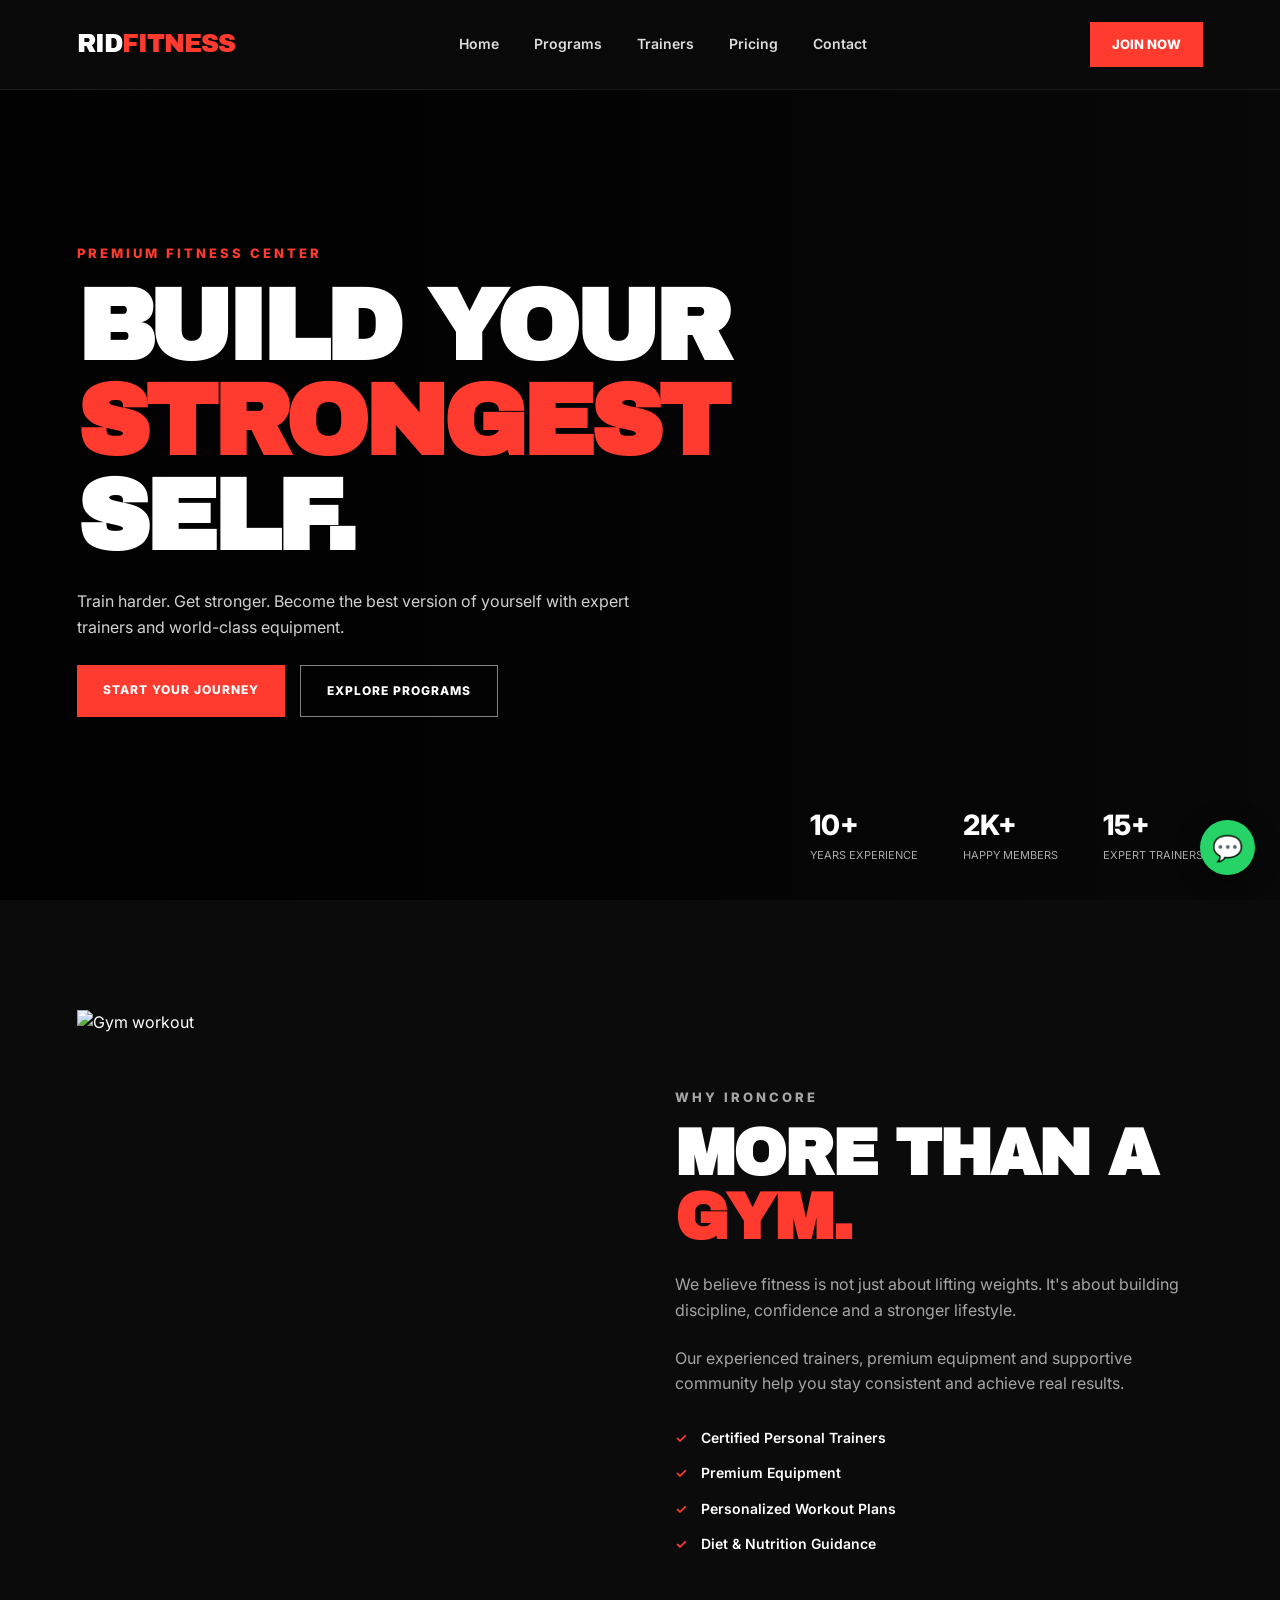
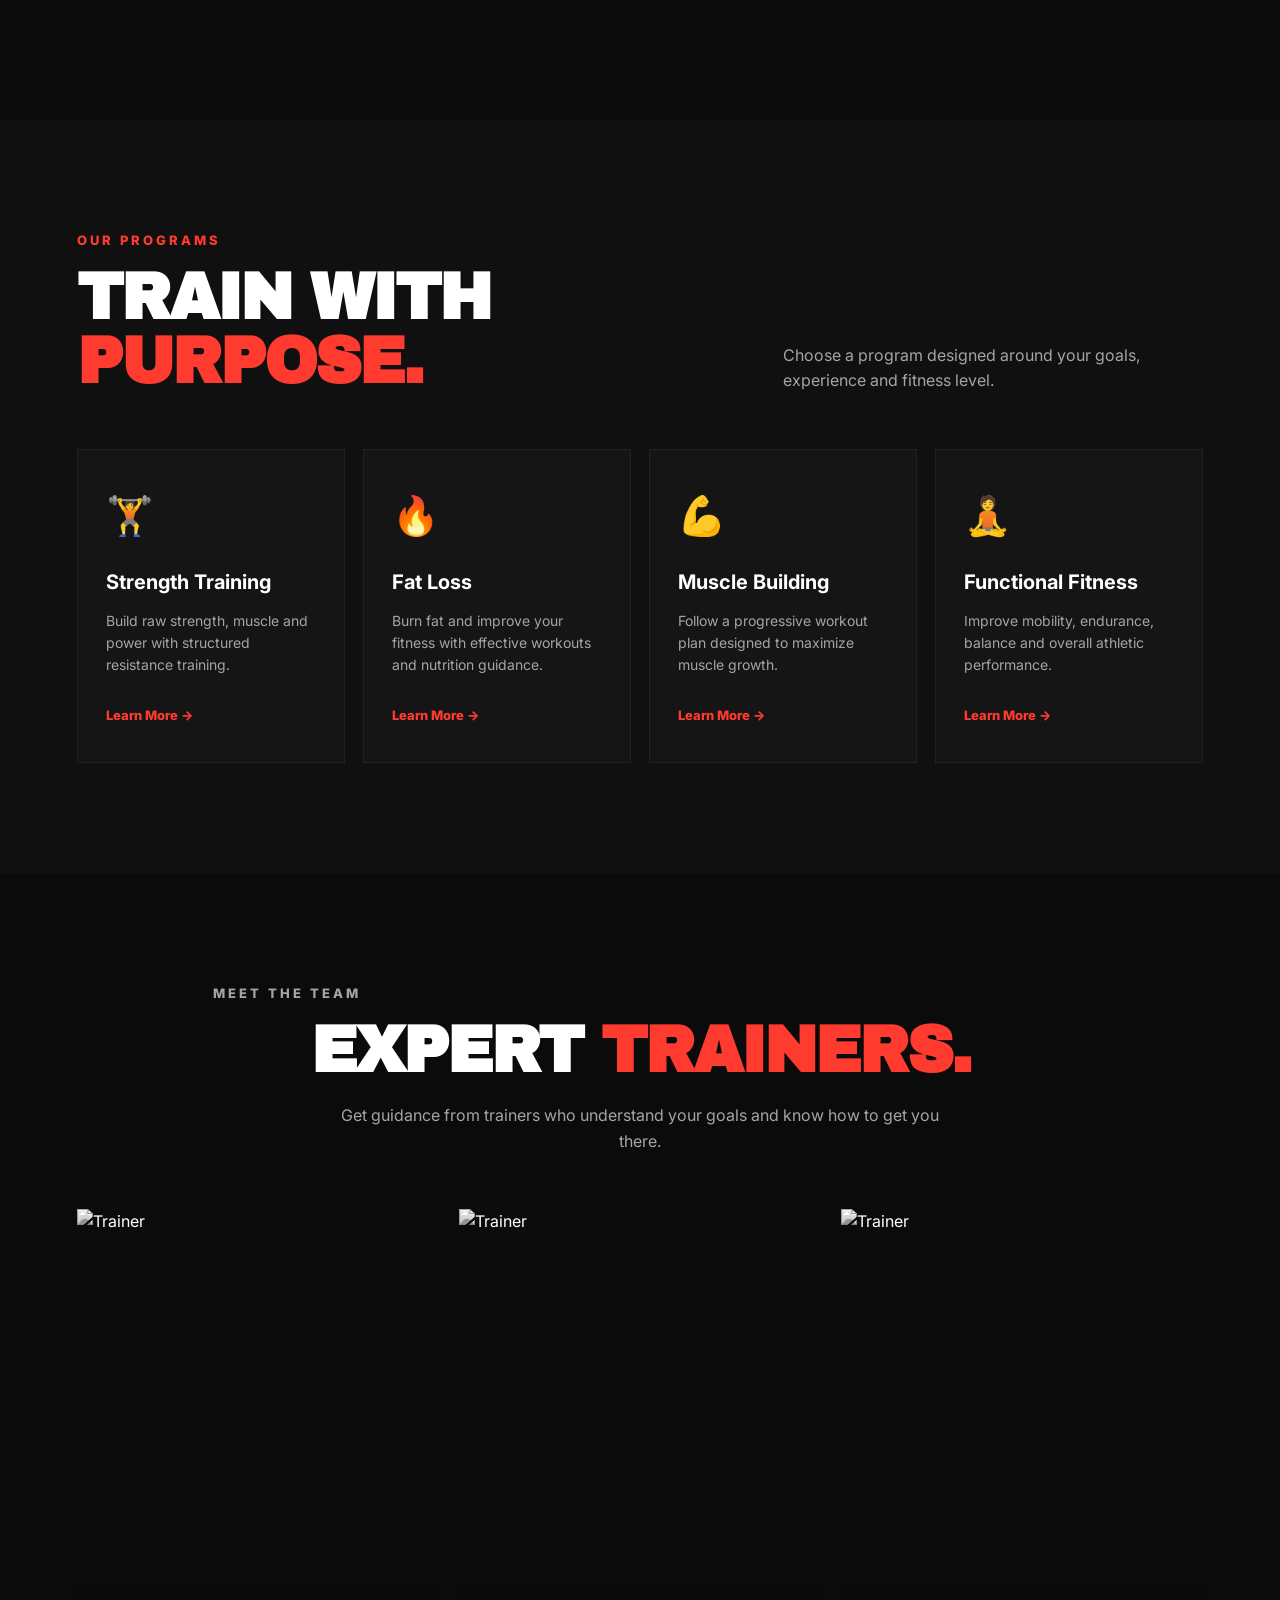
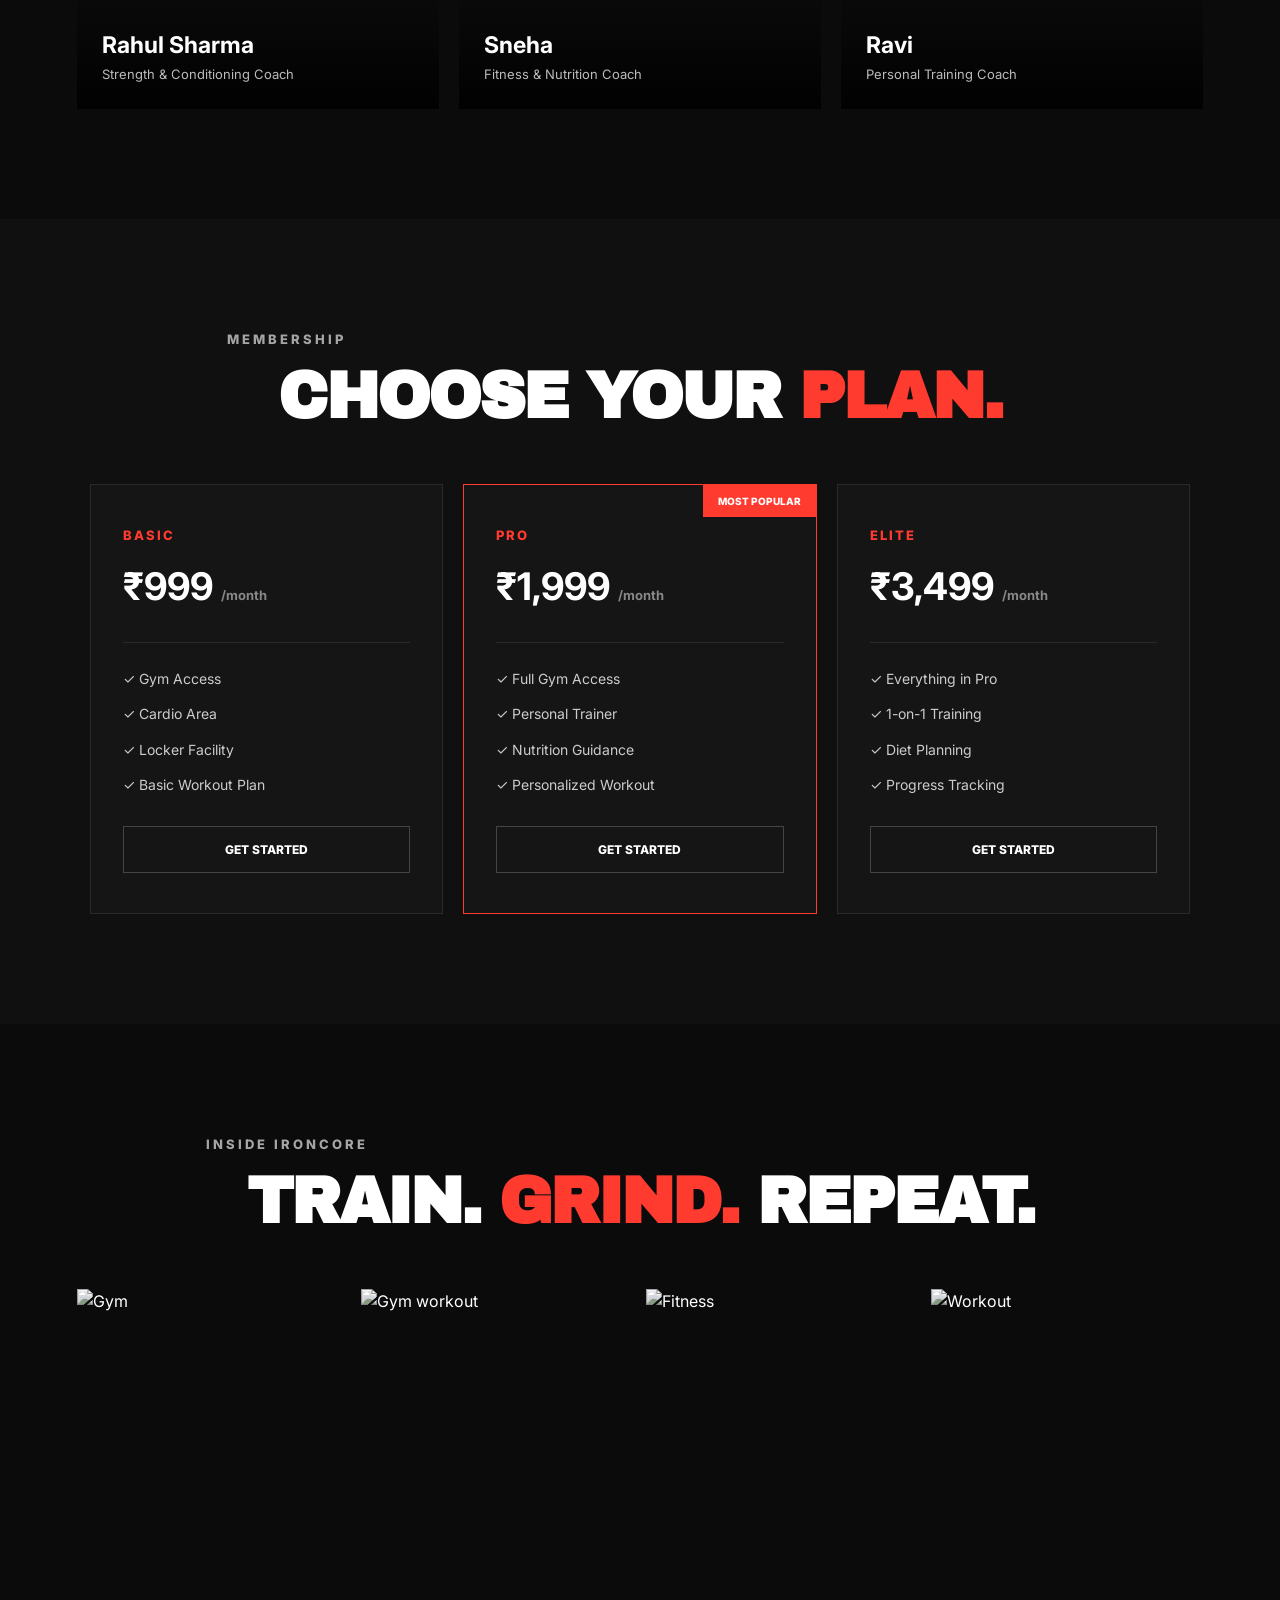
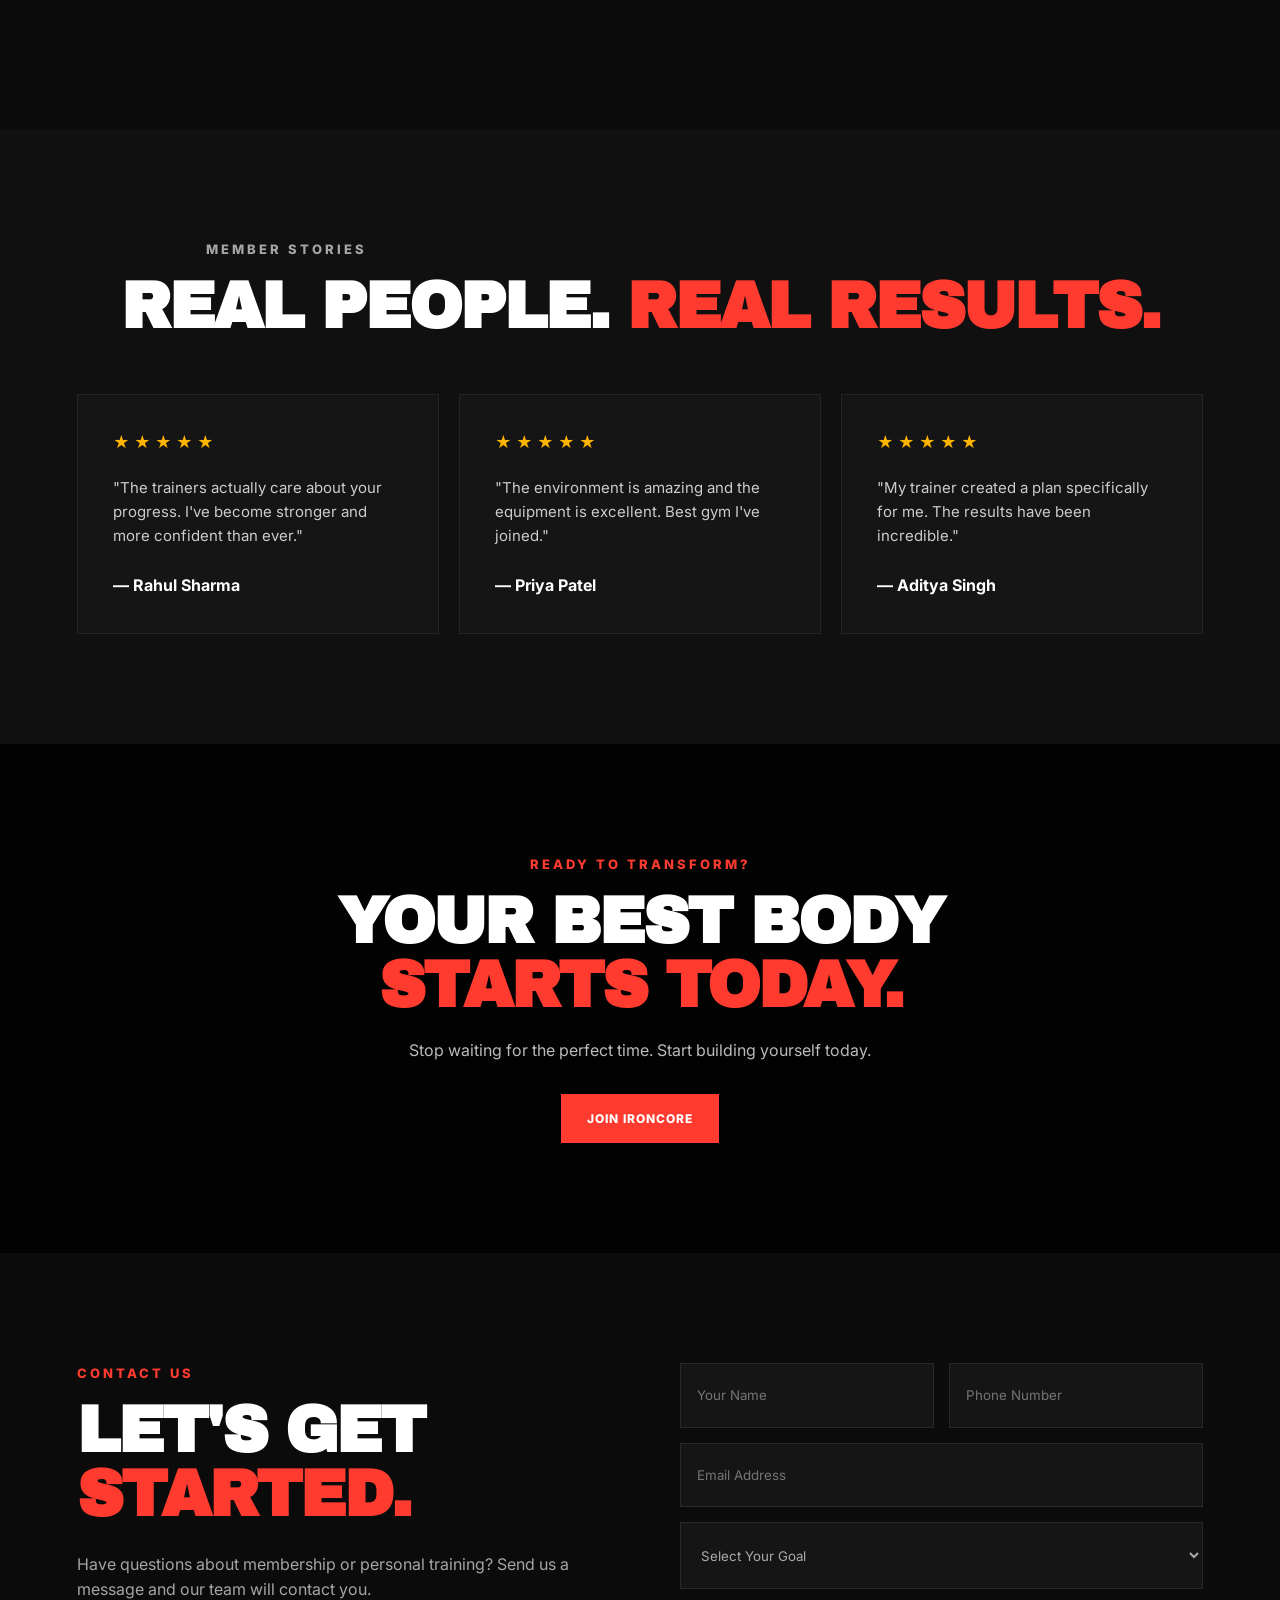
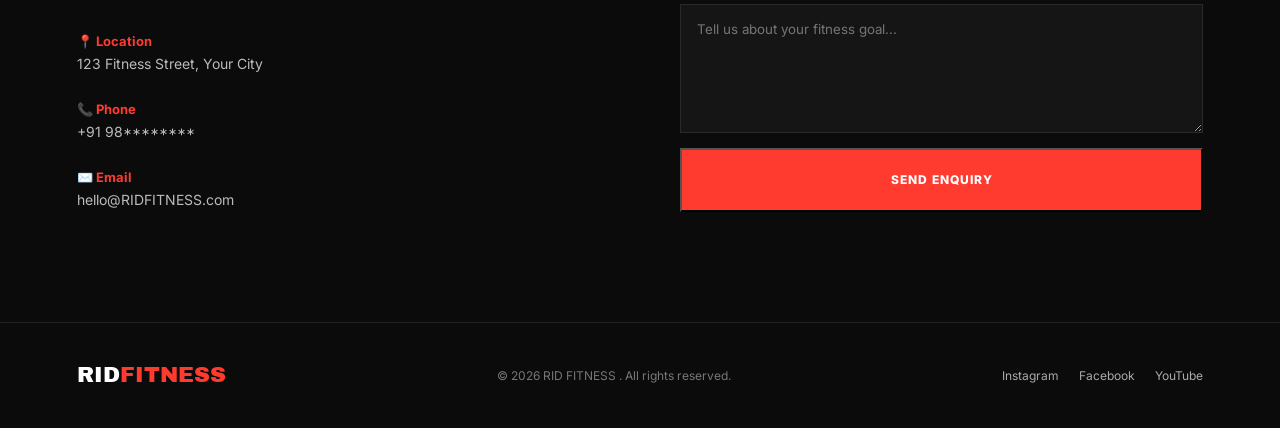
==== Project 3 -Gym website/index.html @ dfb3b559 "Add gym website project" ====
<!DOCTYPE html>
<html lang="en">

<head>
    <meta charset="UTF-8">
    <meta name="viewport" content="width=device-width, initial-scale=1.0">

    <title>RID FITNESS | Transform Your Body</title>

    <link rel="preconnect" href="https://fonts.googleapis.com">
    <link rel="preconnect" href="https://fonts.gstatic.com" crossorigin>

    <link
        href="https://fonts.googleapis.com/css2?family=Archivo+Black&family=Inter:wght@400;500;600;700;800&display=swap"
        rel="stylesheet">

    <link rel="stylesheet" href="style.css">
</head>

<body>

    <!-- NAVBAR -->

    <header class="navbar">

        <a href="#" class="logo">
            RID<span>FITNESS</span>
        </a>

        <nav class="nav-links">
            <a href="#home">Home</a>
            <a href="#programs">Programs</a>
            <a href="#trainers">Trainers</a>
            <a href="#pricing">Pricing</a>
            <a href="#contact">Contact</a>
        </nav>

        <a href="#contact" class="nav-btn">
            JOIN NOW
        </a>

        <button class="menu-btn" id="menuBtn">
            ☰
        </button>

    </header>


    <!-- HERO -->

    <main>

        <section class="hero" id="home">

            <div class="hero-overlay"></div>

            <div class="hero-content">

                <p class="small-title">
                    PREMIUM FITNESS CENTER
                </p>

                <h1>
                    BUILD YOUR
                    <span>STRONGEST</span>
                    SELF.
                </h1>

                <p class="hero-text">
                    Train harder. Get stronger. Become the best version
                    of yourself with expert trainers and world-class equipment.
                </p>

                <div class="hero-buttons">

                    <a href="#contact" class="primary-btn">
                        START YOUR JOURNEY
                    </a>

                    <a href="#programs" class="secondary-btn">
                        EXPLORE PROGRAMS
                    </a>

                </div>

            </div>

            <div class="hero-stats">

                <div>
                    <strong>10+</strong>
                    <span>Years Experience</span>
                </div>

                <div>
                    <strong>2K+</strong>
                    <span>Happy Members</span>
                </div>

                <div>
                    <strong>15+</strong>
                    <span>Expert Trainers</span>
                </div>

            </div>

        </section>


        <!-- ABOUT -->

        <section class="about section">

            <div class="about-image">
                <img
                    src="https://images.unsplash.com/photo-1534438327276-14e5300c3a48?auto=format&fit=crop&w=1000&q=80"
                    alt="Gym workout">
            </div>

            <div class="about-content">

                <p class="section-label">
                    WHY IRONCORE
                </p>

                <h2>
                    MORE THAN A
                    <span>GYM.</span>
                </h2>

                <p>
                    We believe fitness is not just about lifting weights.
                    It's about building discipline, confidence and a stronger
                    lifestyle.
                </p>

                <p>
                    Our experienced trainers, premium equipment and
                    supportive community help you stay consistent and
                    achieve real results.
                </p>

                <div class="about-points">

                    <div>
                        <span>✓</span>
                        Certified Personal Trainers
                    </div>

                    <div>
                        <span>✓</span>
                        Premium Equipment
                    </div>

                    <div>
                        <span>✓</span>
                        Personalized Workout Plans
                    </div>

                    <div>
                        <span>✓</span>
                        Diet & Nutrition Guidance
                    </div>

                </div>

            </div>

        </section>


        <!-- PROGRAMS -->

        <section class="programs section" id="programs">

            <div class="section-heading">

                <div>
                    <p class="section-label">
                        OUR PROGRAMS
                    </p>

                    <h2>
                        TRAIN WITH
                        <span>PURPOSE.</span>
                    </h2>
                </div>

                <p>
                    Choose a program designed around your goals,
                    experience and fitness level.
                </p>

            </div>


            <div class="program-grid">

                <article class="program-card">

                    <div class="program-icon">
                        🏋️
                    </div>

                    <h3>Strength Training</h3>

                    <p>
                        Build raw strength, muscle and power with
                        structured resistance training.
                    </p>

                    <a href="#contact">
                        Learn More →
                    </a>

                </article>


                <article class="program-card">

                    <div class="program-icon">
                        🔥
                    </div>

                    <h3>Fat Loss</h3>

                    <p>
                        Burn fat and improve your fitness with
                        effective workouts and nutrition guidance.
                    </p>

                    <a href="#contact">
                        Learn More →
                    </a>

                </article>


                <article class="program-card">

                    <div class="program-icon">
                        💪
                    </div>

                    <h3>Muscle Building</h3>

                    <p>
                        Follow a progressive workout plan designed
                        to maximize muscle growth.
                    </p>

                    <a href="#contact">
                        Learn More →
                    </a>

                </article>


                <article class="program-card">

                    <div class="program-icon">
                        🧘
                    </div>

                    <h3>Functional Fitness</h3>

                    <p>
                        Improve mobility, endurance, balance and
                        overall athletic performance.
                    </p>

                    <a href="#contact">
                        Learn More →
                    </a>

                </article>

            </div>

        </section>


        <!-- TRAINERS -->

        <section class="trainers section" id="trainers">

            <div class="section-heading center">

                <p class="section-label">
                    MEET THE TEAM
                </p>

                <h2>
                    EXPERT <span>TRAINERS.</span>
                </h2>

                <p>
                    Get guidance from trainers who understand your goals
                    and know how to get you there.
                </p>

            </div>


            <div class="trainer-grid">

                <div class="trainer-card">

                    <img
                        src="https://images.unsplash.com/photo-1581009146145-b5ef050c2e1e?auto=format&fit=crop&w=800&q=80"
                        alt="Trainer">

                    <div class="trainer-info">

                        <h3>Rahul Sharma</h3>

                        <p>
                            Strength & Conditioning Coach
                        </p>

                    </div>

                </div>


                <div class="trainer-card">

                    <img
                        src="https://images.unsplash.com/photo-1534367610401-9f5ed68180aa?auto=format&fit=crop&w=800&q=80"
                        alt="Trainer">

                    <div class="trainer-info">

                        <h3>Sneha </h3>

                        <p>
                            Fitness & Nutrition Coach
                        </p>

                    </div>

                </div>


                <div class="trainer-card">

                    <img
                        src="https://images.unsplash.com/photo-1583454110551-21f2fa2afe61?auto=format&fit=crop&w=800&q=80"
                        alt="Trainer">

                    <div class="trainer-info">

                        <h3>Ravi </h3>

                        <p>
                            Personal Training Coach
                        </p>

                    </div>

                </div>

            </div>

        </section>


        <!-- PRICING -->

        <section class="pricing section" id="pricing">

            <div class="section-heading center">

                <p class="section-label">
                    MEMBERSHIP
                </p>

                <h2>
                    CHOOSE YOUR
                    <span>PLAN.</span>
                </h2>

            </div>


            <div class="pricing-grid">

                <div class="price-card">

                    <p class="plan-name">
                        BASIC
                    </p>

                    <h3>
                        ₹999
                        <small>/month</small>
                    </h3>

                    <div class="line"></div>

                    <ul>
                        <li>✓ Gym Access</li>
                        <li>✓ Cardio Area</li>
                        <li>✓ Locker Facility</li>
                        <li>✓ Basic Workout Plan</li>
                    </ul>

                    <a href="#contact" class="price-btn">
                        GET STARTED
                    </a>

                </div>


                <div class="price-card popular">

                    <div class="popular-tag">
                        MOST POPULAR
                    </div>

                    <p class="plan-name">
                        PRO
                    </p>

                    <h3>
                        ₹1,999
                        <small>/month</small>
                    </h3>

                    <div class="line"></div>

                    <ul>
                        <li>✓ Full Gym Access</li>
                        <li>✓ Personal Trainer</li>
                        <li>✓ Nutrition Guidance</li>
                        <li>✓ Personalized Workout</li>
                    </ul>

                    <a href="#contact" class="price-btn">
                        GET STARTED
                    </a>

                </div>


                <div class="price-card">

                    <p class="plan-name">
                        ELITE
                    </p>

                    <h3>
                        ₹3,499
                        <small>/month</small>
                    </h3>

                    <div class="line"></div>

                    <ul>
                        <li>✓ Everything in Pro</li>
                        <li>✓ 1-on-1 Training</li>
                        <li>✓ Diet Planning</li>
                        <li>✓ Progress Tracking</li>
                    </ul>

                    <a href="#contact" class="price-btn">
                        GET STARTED
                    </a>

                </div>

            </div>

        </section>


        <!-- GALLERY -->

        <section class="gallery section">

            <div class="section-heading center">

                <p class="section-label">
                    INSIDE IRONCORE
                </p>

                <h2>
                    TRAIN. <span>GRIND.</span> REPEAT.
                </h2>

            </div>


            <div class="gallery-grid">

                <img src="https://images.unsplash.com/photo-1534438327276-14e5300c3a48?auto=format&fit=crop&w=900&q=80"
                    alt="Gym">

                <img src="https://images.unsplash.com/photo-1579758629938-03607ccdbaba?auto=format&fit=crop&w=900&q=80"
                    alt="Gym workout">

                <img src="https://images.unsplash.com/photo-1583454110551-21f2fa2afe61?auto=format&fit=crop&w=900&q=80"
                    alt="Fitness">

                <img src="https://images.unsplash.com/photo-1534258936925-c58bed479fcb?auto=format&fit=crop&w=900&q=80"
                    alt="Workout">

            </div>

        </section>


        <!-- TESTIMONIALS -->

        <section class="testimonials section">

            <div class="section-heading center">

                <p class="section-label">
                    MEMBER STORIES
                </p>

                <h2>
                    REAL PEOPLE.
                    <span>REAL RESULTS.</span>
                </h2>

            </div>


            <div class="testimonial-grid">

                <div class="testimonial">

                    <div class="stars">
                        ★★★★★
                    </div>

                    <p>
                        "The trainers actually care about your progress.
                        I've become stronger and more confident than ever."
                    </p>

                    <h4>
                        — Rahul Sharma
                    </h4>

                </div>


                <div class="testimonial">

                    <div class="stars">
                        ★★★★★
                    </div>

                    <p>
                        "The environment is amazing and the equipment
                        is excellent. Best gym I've joined."
                    </p>

                    <h4>
                        — Priya Patel
                    </h4>

                </div>


                <div class="testimonial">

                    <div class="stars">
                        ★★★★★
                    </div>

                    <p>
                        "My trainer created a plan specifically for me.
                        The results have been incredible."
                    </p>

                    <h4>
                        — Aditya Singh
                    </h4>

                </div>

            </div>

        </section>


        <!-- CTA -->

        <section class="cta">

            <div>

                <p class="section-label">
                    READY TO TRANSFORM?
                </p>

                <h2>
                    YOUR BEST BODY
                    <span>STARTS TODAY.</span>
                </h2>

                <p>
                    Stop waiting for the perfect time.
                    Start building yourself today.
                </p>

                <a href="#contact" class="primary-btn">
                    JOIN IRONCORE
                </a>

            </div>

        </section>


        <!-- CONTACT -->

        <section class="contact section" id="contact">

            <div class="contact-info">

                <p class="section-label">
                    CONTACT US
                </p>

                <h2>
                    LET'S GET
                    <span>STARTED.</span>
                </h2>

                <p>
                    Have questions about membership or personal training?
                    Send us a message and our team will contact you.
                </p>

                <div class="contact-details">

                    <div>
                        <strong>📍 Location</strong>
                        <p>123 Fitness Street, Your City</p>
                    </div>

                    <div>
                        <strong>📞 Phone</strong>
                        <p>+91 98********</p>
                    </div>

                    <div>
                        <strong>✉️ Email</strong>
                        <p>hello@RIDFITNESS.com</p>
                    </div>

                </div>

            </div>


            <form class="contact-form" id="contactForm">

                <div class="form-row">

                    <input
                        type="text"
                        id="name"
                        placeholder="Your Name"
                        required>

                    <input
                        type="tel"
                        id="phone"
                        placeholder="Phone Number"
                        required>

                </div>

                <input
                    type="email"
                    id="email"
                    placeholder="Email Address"
                    required>

                <select id="goal" required>

                    <option value="">
                        Select Your Goal
                    </option>

                    <option value="Muscle Building">
                        Muscle Building
                    </option>

                    <option value="Fat Loss">
                        Fat Loss
                    </option>

                    <option value="Strength">
                        Strength Training
                    </option>

                    <option value="General Fitness">
                        General Fitness
                    </option>

                </select>

                <textarea
                    id="message"
                    rows="5"
                    placeholder="Tell us about your fitness goal..."
                    required></textarea>

                <button type="submit" class="primary-btn">
                    SEND ENQUIRY
                </button>

            </form>

        </section>

    </main>


    <!-- FOOTER -->

    <footer>

        <div class="footer-logo">
           RID<span>FITNESS</span>
        </div>

        <p>
            © 2026 RID FITNESS . All rights reserved.
        </p>

        <div class="socials">
            <a href="#">Instagram</a>
            <a href="#">Facebook</a>
            <a href="#">YouTube</a>
        </div>

    </footer>


    <!-- WHATSAPP -->

    <a
        href="https://wa.me/919876543210"
        class="whatsapp"
        target="_blank">
        💬
    </a>


    <script src="script.js"></script>

</body>

</html>
---- Project 3 -Gym website/style.css ----
* {
    margin: 0;
    padding: 0;
    box-sizing: border-box;
}

html {
    scroll-behavior:smooth;  
}

body {
    background: #0b0b0b;
    color: #ffffff;
    font-family: "Inter", sans-serif;
    line-height: 1.6;
}

a {
    text-decoration: none;
    color: inherit;
}

img {
    width: 100%;
    display: block;
}

button,
input,
textarea,
select {
    font-family: inherit;
}

:root {
    --red: #ff3b30;
    --dark: #0b0b0b;
    --card: #151515;
    --light: #a5a5a5;
}


/* =========================
   NAVBAR
========================= */

.navbar {
    position: fixed;
    width: 100%;
    top: 0;
    left: 0;
    z-index: 1000;

    display: flex;
    align-items: center;
    justify-content: space-between;

    padding: 22px 6%;

    background: rgba(11, 11, 11, 0.85);
    backdrop-filter: blur(12px);

    border-bottom: 1px solid rgba(255, 255, 255, 0.08);
}

.logo {
    font-family: "Archivo Black", sans-serif;
    font-size: 25px;
    letter-spacing: -1px;
}

.logo span,
.footer-logo span {
    color: var(--red);
}

.nav-links {
    display: flex;
    gap: 35px;
}

.nav-links a {
    color: #ddd;
    font-size: 14px;
    font-weight: 600;

    transition: 0.3s;
}

.nav-links a:hover {
    color: var(--red);
}

.nav-btn {
    background: var(--red);
    padding: 12px 22px;
    font-size: 13px;
    font-weight: 800;

    transition: 0.3s;
}

.nav-btn:hover {
    transform: translateY(-2px);
}

.menu-btn {
    display: none;
    background: transparent;
    color: white;
    border: none;
    font-size: 27px;
    cursor: pointer;
}


/* =========================
   HERO
========================= */

.hero {
    min-height: 100vh;

    position: relative;

    display: flex;
    align-items: center;

    padding: 120px 6% 60px;

    background:
        url("https://images.unsplash.com/photo-1534438327276-14e5300c3a48?auto=format&fit=crop&w=2000&q=85")
        center/cover no-repeat;
}

.hero-overlay {
    position: absolute;
    inset: 0;

    background:
        linear-gradient(
            90deg,
            rgba(0, 0, 0, 0.92) 0%,
            rgba(0, 0, 0, 0.72) 45%,
            rgba(0, 0, 0, 0.3) 100%
        );
}

.hero-content {
    position: relative;
    z-index: 2;
    max-width: 760px;
}

.small-title,
.section-label {
    color: var(--red);
    font-size: 13px;
    font-weight: 800;
    letter-spacing: 3px;
    margin-bottom: 15px;
}

.hero h1 {
    font-family: "Archivo Black", sans-serif;
    font-size: clamp(50px, 8vw, 100px);
    line-height: 0.95;
    letter-spacing: -4px;
}

.hero h1 span {
    color: var(--red);
}

.hero-text {
    max-width: 600px;
    margin: 25px 0;
    color: #d1d1d1;
    font-size: 16px;
}

.hero-buttons {
    display: flex;
    gap: 15px;
    flex-wrap: wrap;
}

.primary-btn,
.secondary-btn {
    display: inline-block;
    padding: 15px 26px;

    font-size: 12px;
    font-weight: 800;
    letter-spacing: 1px;

    transition: 0.3s;
}

.primary-btn {
    background: var(--red);
    color: white;
}

.primary-btn:hover {
    transform: translateY(-3px);
    box-shadow: 0 10px 30px rgba(255, 59, 48, 0.25);
}

.secondary-btn {
    border: 1px solid rgba(255, 255, 255, 0.5);
}

.secondary-btn:hover {
    background: white;
    color: black;
}

.hero-stats {
    position: absolute;
    bottom: 35px;
    right: 6%;
    z-index: 2;

    display: flex;
    gap: 45px;
}

.hero-stats div {
    display: flex;
    flex-direction: column;
}

.hero-stats strong {
    font-size: 28px;
    font-weight: 800;
}

.hero-stats span {
    color: #aaa;
    font-size: 11px;
    text-transform: uppercase;
}


/* =========================
   GENERAL
========================= */

.section {
    padding: 110px 6%;
}

.about {
    display: grid;
    grid-template-columns: 1fr 1fr;
    gap: 70px;
    align-items: center;
}

.about-image {
    height: 600px;
    overflow: hidden;
}

.about-image img {
    height: 100%;
    object-fit: cover;
    transition: 0.6s;
}

.about-image:hover img {
    transform: scale(1.05);
}

.about-content h2,
.section-heading h2,
.contact-info h2,
.cta h2 {
    font-family: "Archivo Black", sans-serif;
    font-size: clamp(38px, 5vw, 65px);
    line-height: 1;
    letter-spacing: -2px;
}

.about-content h2 span,
.section-heading h2 span,
.contact-info h2 span,
.cta h2 span {
    color: var(--red);
}

.about-content > p {
    color: var(--light);
    margin-top: 22px;
}

.about-points {
    margin-top: 30px;
    display: grid;
    gap: 13px;
}

.about-points div {
    font-weight: 600;
    font-size: 14px;
}

.about-points span {
    color: var(--red);
    margin-right: 10px;
}


/* =========================
   SECTION HEADING
========================= */

.section-heading {
    display: flex;
    justify-content: space-between;
    align-items: end;
    gap: 40px;
    margin-bottom: 55px;
}

.section-heading > p {
    max-width: 420px;
    color: var(--light);
}

.center {
    display: block;
    text-align: center;
}

.center > p:last-child {
    max-width: 600px;
    margin: 20px auto 0;
}


/* =========================
   PROGRAMS
========================= */

.programs {
    background: #101010;
}

.program-grid {
    display: grid;
    grid-template-columns: repeat(4, 1fr);
    gap: 18px;
}

.program-card {
    background: var(--card);
    padding: 35px 28px;

    border: 1px solid #222;

    transition: 0.4s;
}

.program-card:hover {
    transform: translateY(-8px);
    border-color: var(--red);
}

.program-icon {
    font-size: 38px;
    margin-bottom: 20px;
}

.program-card h3 {
    font-size: 20px;
    margin-bottom: 12px;
}

.program-card p {
    color: var(--light);
    font-size: 14px;
    margin-bottom: 25px;
}

.program-card a {
    color: var(--red);
    font-size: 13px;
    font-weight: 800;
}


/* =========================
   TRAINERS
========================= */

.trainer-grid {
    display: grid;
    grid-template-columns: repeat(3, 1fr);
    gap: 20px;
}

.trainer-card {
    position: relative;
    overflow: hidden;
}

.trainer-card img {
    height: 500px;
    object-fit: cover;
    filter: grayscale(100%);
    transition: 0.5s;
}

.trainer-card:hover img {
    filter: grayscale(0);
    transform: scale(1.04);
}

.trainer-info {
    position: absolute;
    bottom: 0;
    left: 0;
    width: 100%;

    padding: 50px 25px 25px;

    background: linear-gradient(
        transparent,
        rgba(0, 0, 0, 0.9)
    );
}

.trainer-info h3 {
    font-size: 23px;
}

.trainer-info p {
    color: #bbb;
    font-size: 13px;
}


/* =========================
   PRICING
========================= */

.pricing {
    background: #101010;
}

.pricing-grid {
    max-width: 1100px;
    margin: auto;

    display: grid;
    grid-template-columns: repeat(3, 1fr);
    gap: 20px;
}

.price-card {
    background: #151515;
    border: 1px solid #292929;
    padding: 40px 32px;
    position: relative;
}

.price-card.popular {
    border: 1px solid var(--red);
    transform: scale(1.03);
}

.popular-tag {
    position: absolute;
    top: 0;
    right: 0;

    background: var(--red);
    padding: 8px 15px;

    font-size: 10px;
    font-weight: 800;
}

.plan-name {
    color: var(--red);
    font-size: 13px;
    font-weight: 800;
    letter-spacing: 2px;
}

.price-card h3 {
    font-size: 38px;
    margin: 10px 0;
}

.price-card small {
    font-size: 13px;
    color: #888;
}

.line {
    height: 1px;
    background: #292929;
    margin: 25px 0;
}

.price-card ul {
    list-style: none;
    display: grid;
    gap: 13px;
    margin-bottom: 30px;
}

.price-card li {
    color: #ccc;
    font-size: 14px;
}

.price-btn {
    display: block;
    text-align: center;

    border: 1px solid #444;
    padding: 13px;

    font-size: 12px;
    font-weight: 800;

    transition: 0.3s;
}

.price-btn:hover {
    background: var(--red);
    border-color: var(--red);
}


/* =========================
   GALLERY
========================= */

.gallery-grid {
    display: grid;
    grid-template-columns: repeat(4, 1fr);
    gap: 12px;
}

.gallery-grid img {
    height: 330px;
    object-fit: cover;
    filter: grayscale(80%);
    transition: 0.4s;
}

.gallery-grid img:hover {
    filter: grayscale(0);
    transform: scale(1.02);
}


/* =========================
   TESTIMONIALS
========================= */

.testimonials {
    background: #101010;
}

.testimonial-grid {
    display: grid;
    grid-template-columns: repeat(3, 1fr);
    gap: 20px;
}

.testimonial {
    background: #151515;
    border: 1px solid #242424;
    padding: 35px;
}

.stars {
    color: #ffb400;
    letter-spacing: 4px;
    margin-bottom: 20px;
}

.testimonial p {
    color: #ccc;
    font-size: 15px;
    margin-bottom: 25px;
}

.testimonial h4 {
    color: white;
}


/* =========================
   CTA
========================= */

.cta {
    padding: 110px 6%;
    text-align: center;

    background:
        linear-gradient(
            rgba(0, 0, 0, 0.75),
            rgba(0, 0, 0, 0.85)
        ),
        url("https://images.unsplash.com/photo-1534258936925-c58bed479fcb?auto=format&fit=crop&w=2000&q=80")
        center/cover fixed;
}

.cta h2 {
    max-width: 850px;
    margin: auto;
}

.cta > div > p:not(.section-label) {
    color: #bbb;
    margin: 20px auto 30px;
    max-width: 600px;
}


/* =========================
   CONTACT
========================= */

.contact {
    display: grid;
    grid-template-columns: 1fr 1fr;
    gap: 80px;
}

.contact-info > p:not(.section-label) {
    color: var(--light);
    margin: 25px 0;
    max-width: 520px;
}

.contact-details {
    display: grid;
    gap: 20px;
}

.contact-details strong {
    color: var(--red);
    font-size: 13px;
}

.contact-details p {
    color: #bbb;
    font-size: 14px;
}

.contact-form {
    display: grid;
    gap: 15px;
}

.form-row {
    display: grid;
    grid-template-columns: 1fr 1fr;
    gap: 15px;
}

.contact-form input,
.contact-form textarea,
.contact-form select {
    width: 100%;

    background: #151515;
    border: 1px solid #292929;

    color: white;

    padding: 16px;

    outline: none;
}

.contact-form textarea {
    resize: vertical;
}

.contact-form input:focus,
.contact-form textarea:focus,
.contact-form select:focus {
    border-color: var(--red);
}

.contact-form select {
    color: #aaa;
}

.contact-form option {
    background: #151515;
}


/* =========================
   FOOTER
========================= */

footer {
    padding: 35px 6%;

    border-top: 1px solid #222;

    display: flex;
    align-items: center;
    justify-content: space-between;

    gap: 20px;
}

.footer-logo {
    font-family: "Archivo Black", sans-serif;
    font-size: 22px;
}

footer p {
    color: #777;
    font-size: 12px;
}

.socials {
    display: flex;
    gap: 20px;
}

.socials a {
    color: #aaa;
    font-size: 12px;
}

.socials a:hover {
    color: var(--red);
}


/* =========================
   WHATSAPP
========================= */

.whatsapp {
    position: fixed;

    right: 25px;
    bottom: 25px;

    width: 55px;
    height: 55px;

    display: grid;
    place-items: center;

    background: #25d366;

    border-radius: 50%;

    font-size: 25px;

    z-index: 999;

    box-shadow: 0 5px 25px rgba(0, 0, 0, 0.4);
}


/* =========================
   RESPONSIVE
========================= */

@media (max-width: 1000px) {

    .nav-links {
        gap: 18px;
    }

    .program-grid {
        grid-template-columns: repeat(2, 1fr);
    }

    .about {
        gap: 35px;
    }

    .pricing-grid {
        grid-template-columns: repeat(2, 1fr);
    }

    .price-card.popular {
        transform: none;
    }

    .gallery-grid {
        grid-template-columns: repeat(2, 1fr);
    }
}


@media (max-width: 750px) {

    .navbar {
        padding: 18px 5%;
    }

    .nav-links,
    .nav-btn {
        display: none;
    }

    .menu-btn {
        display: block;
    }

    .nav-links.active {
        position: absolute;

        display: flex;
        flex-direction: column;

        top: 75px;
        left: 0;

        width: 100%;

        padding: 25px;

        background: #111;

        border-top: 1px solid #222;
    }

    .hero {
        min-height: 850px;
        padding: 120px 5% 50px;
    }

    .hero h1 {
        font-size: 55px;
        letter-spacing: -2px;
    }

    .hero-stats {
        position: absolute;

        left: 5%;
        right: 5%;
        bottom: 30px;

        justify-content: space-between;
        gap: 10px;
    }

    .hero-stats strong {
        font-size: 21px;
    }

    .hero-stats span {
        font-size: 9px;
    }

    .section {
        padding: 75px 5%;
    }

    .about,
    .contact {
        grid-template-columns: 1fr;
    }

    .about-image {
        height: 450px;
    }

    .section-heading {
        display: block;
    }

    .section-heading > p {
        margin-top: 20px;
    }

    .program-grid,
    .trainer-grid,
    .pricing-grid,
    .testimonial-grid {
        grid-template-columns: 1fr;
    }

    .trainer-card img {
        height: 450px;
    }

    .gallery-grid {
        grid-template-columns: 1fr 1fr;
    }

    .gallery-grid img {
        height: 250px;
    }

    .form-row {
        grid-template-columns: 1fr;
    }

    footer {
        flex-direction: column;
        text-align: center;
    }
}


@media (max-width: 500px) {

    .hero h1 {
        font-size: 43px;
    }

    .hero-text {
        font-size: 14px;
    }

    .hero-buttons {
        flex-direction: column;
        align-items: stretch;
    }

    .hero-buttons a {
        text-align: center;
    }

    .gallery-grid {
        grid-template-columns: 1fr;
    }

    .gallery-grid img {
        height: 300px;
    }

    .about-content h2,
    .section-heading h2,
    .contact-info h2,
    .cta h2 {
        font-size: 42px;
    }
}
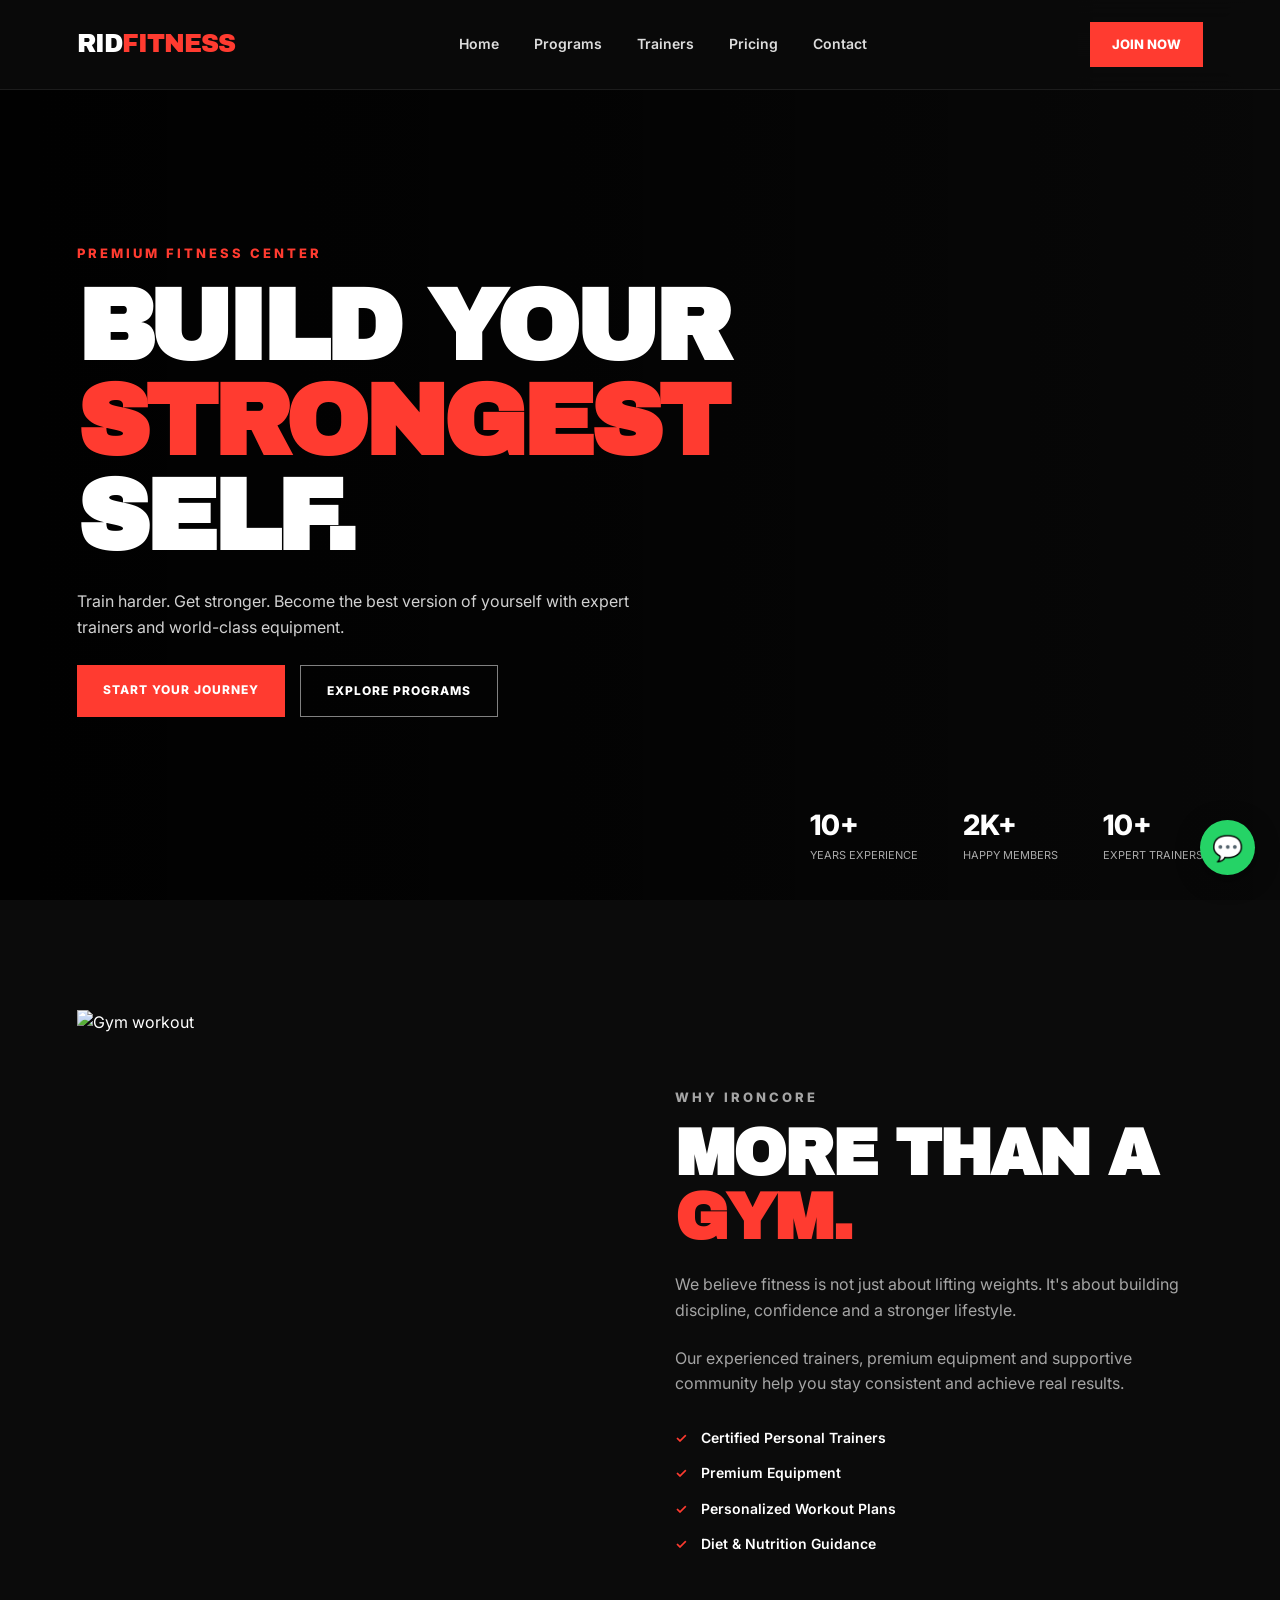
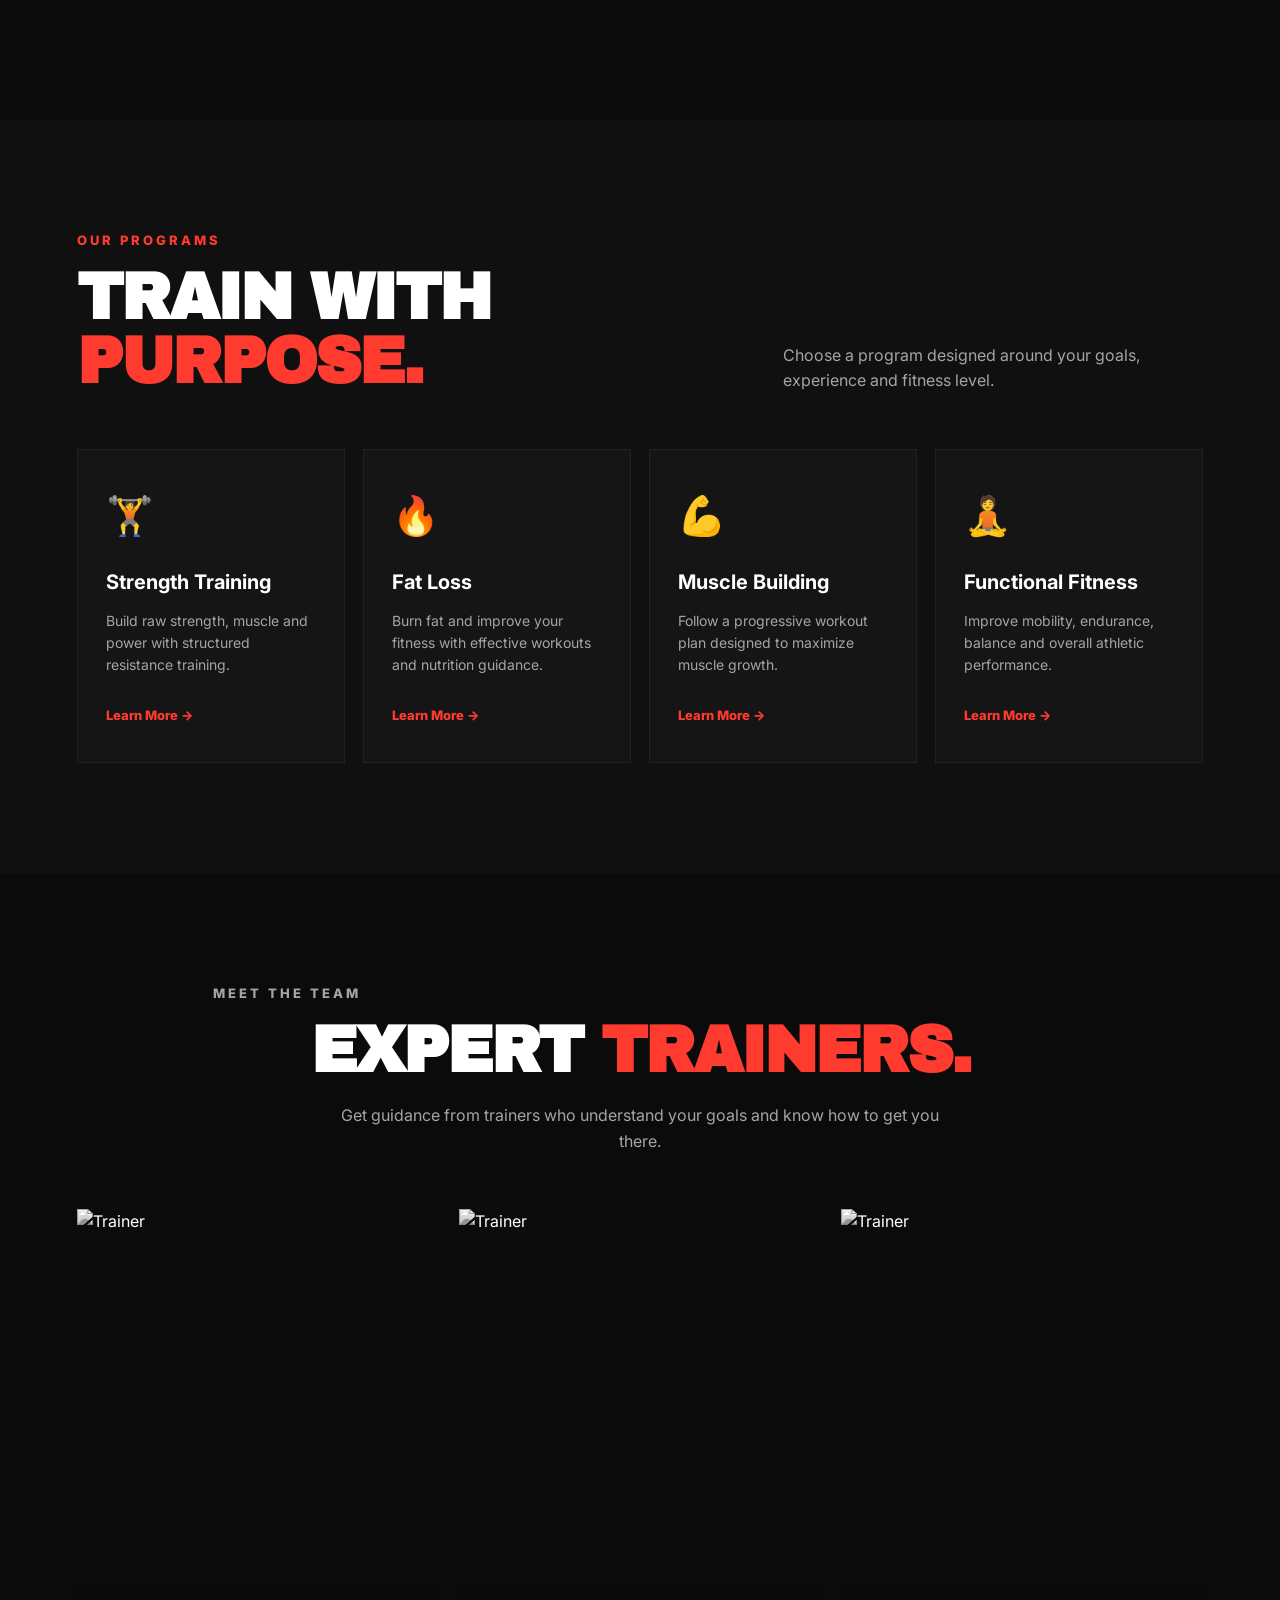
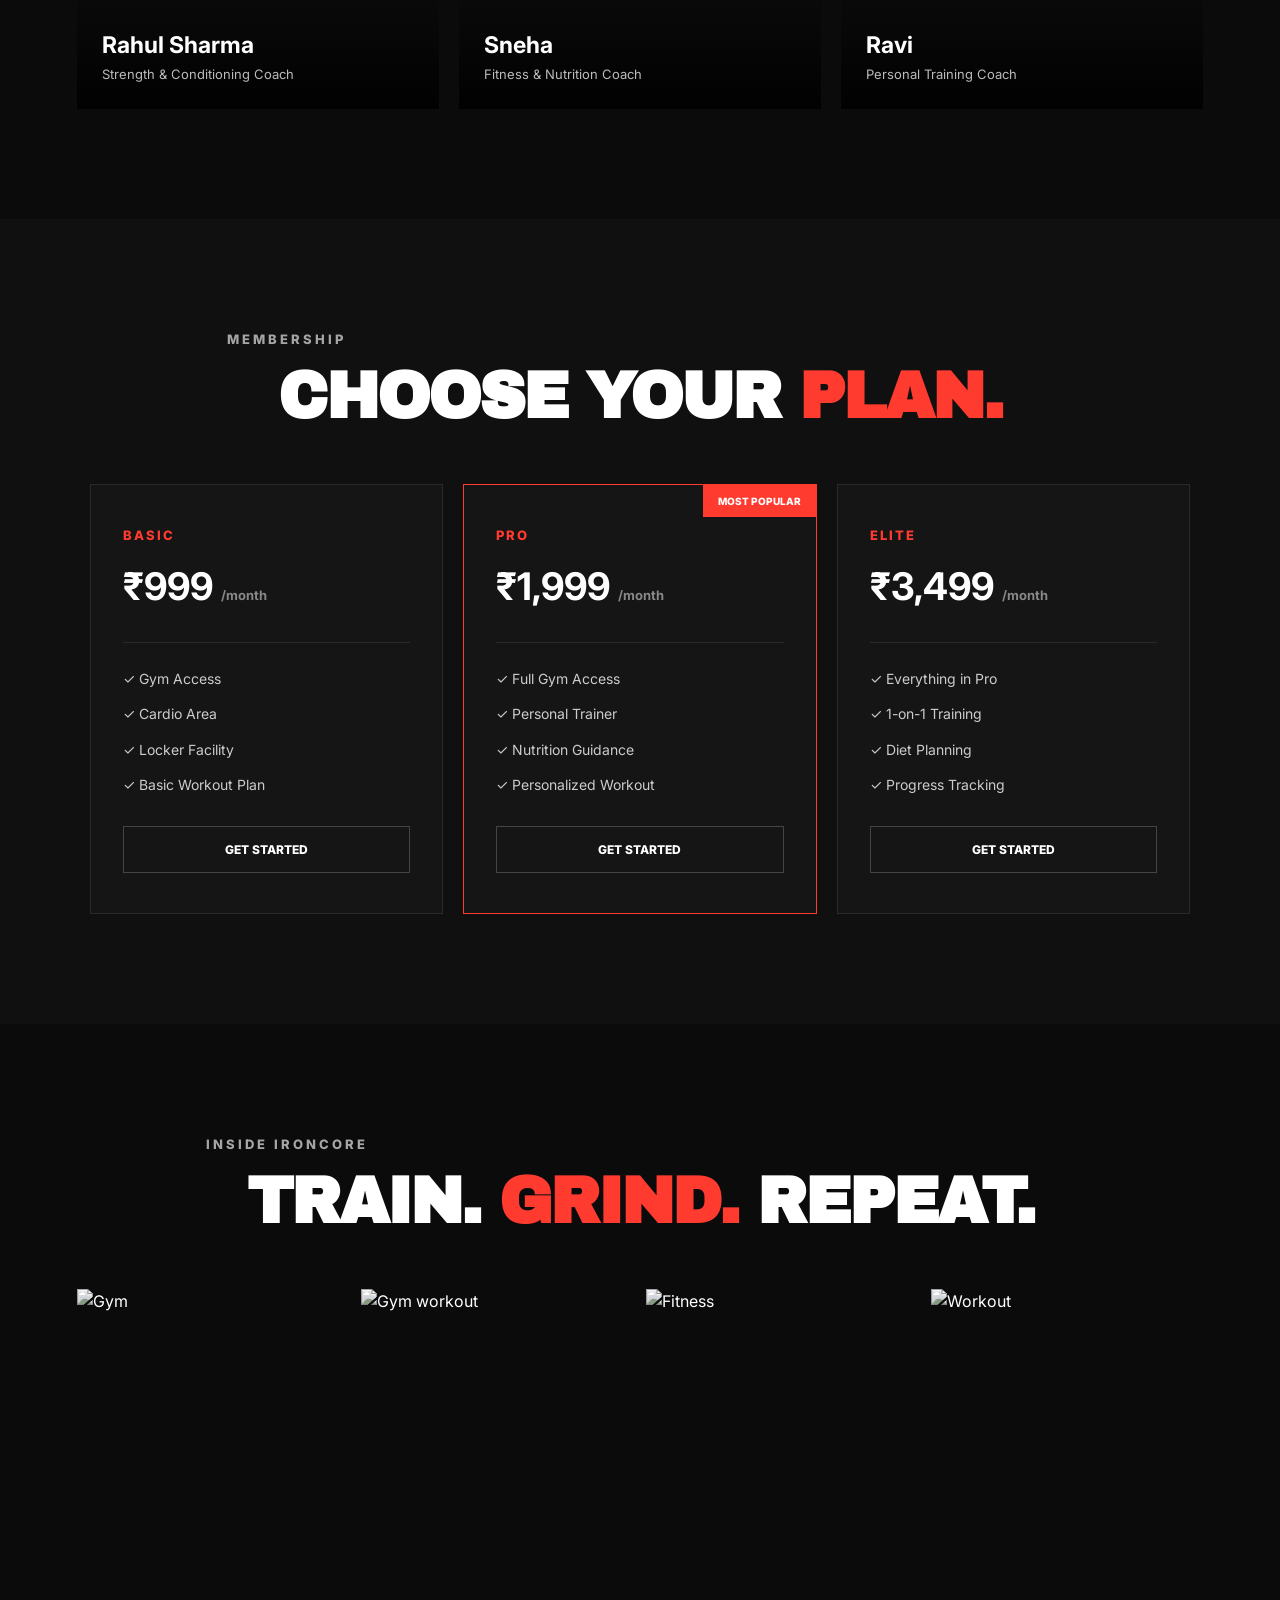
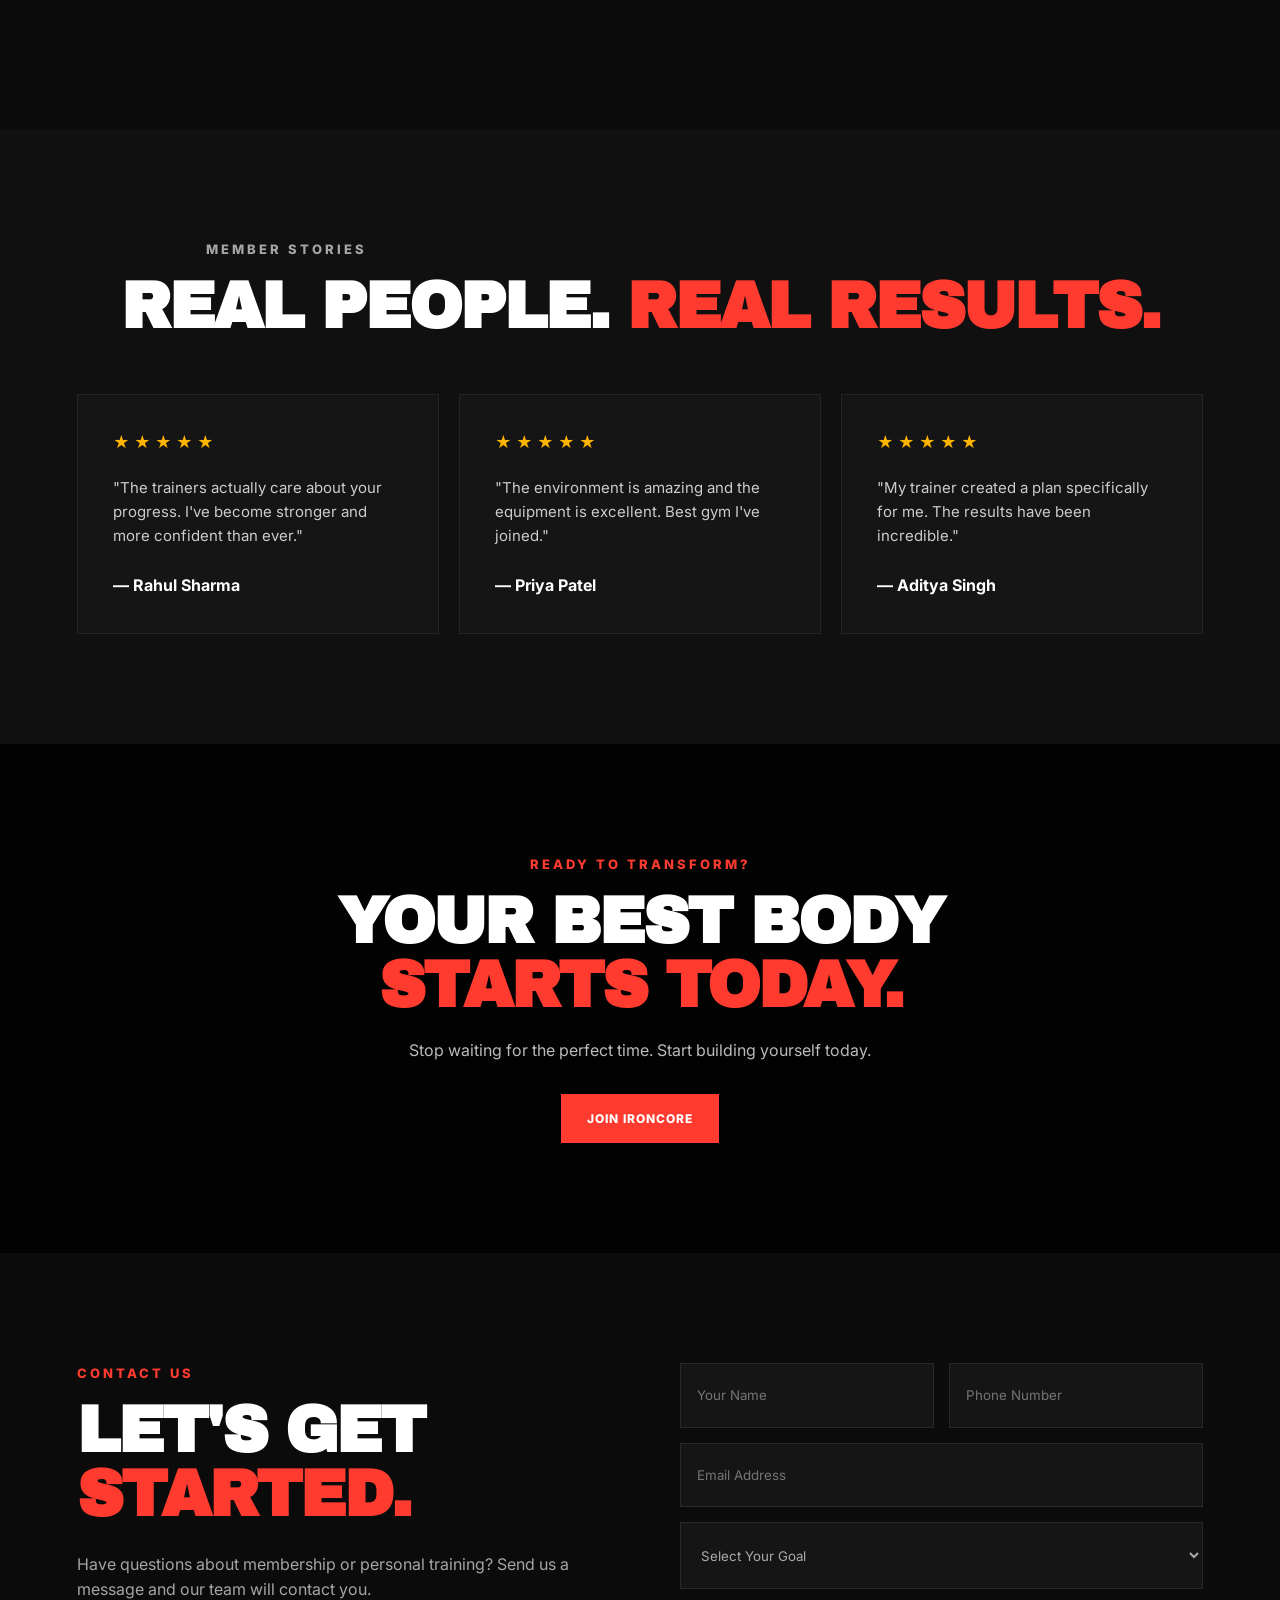
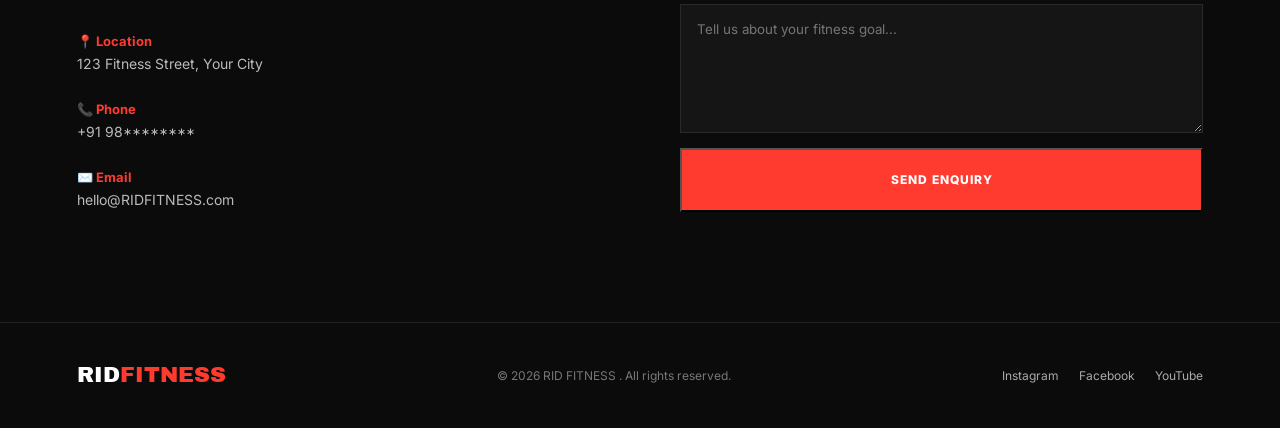
==== commit d9fa9068: "Update gym website" ====
--- a/Project 3 -Gym website/index.html
+++ b/Project 3 -Gym website/index.html
@@ -98,7 +98,7 @@
                 </div>
 
                 <div>
-                    <strong>15+</strong>
+                    <strong>10+</strong>
                     <span>Expert Trainers</span>
                 </div>
 
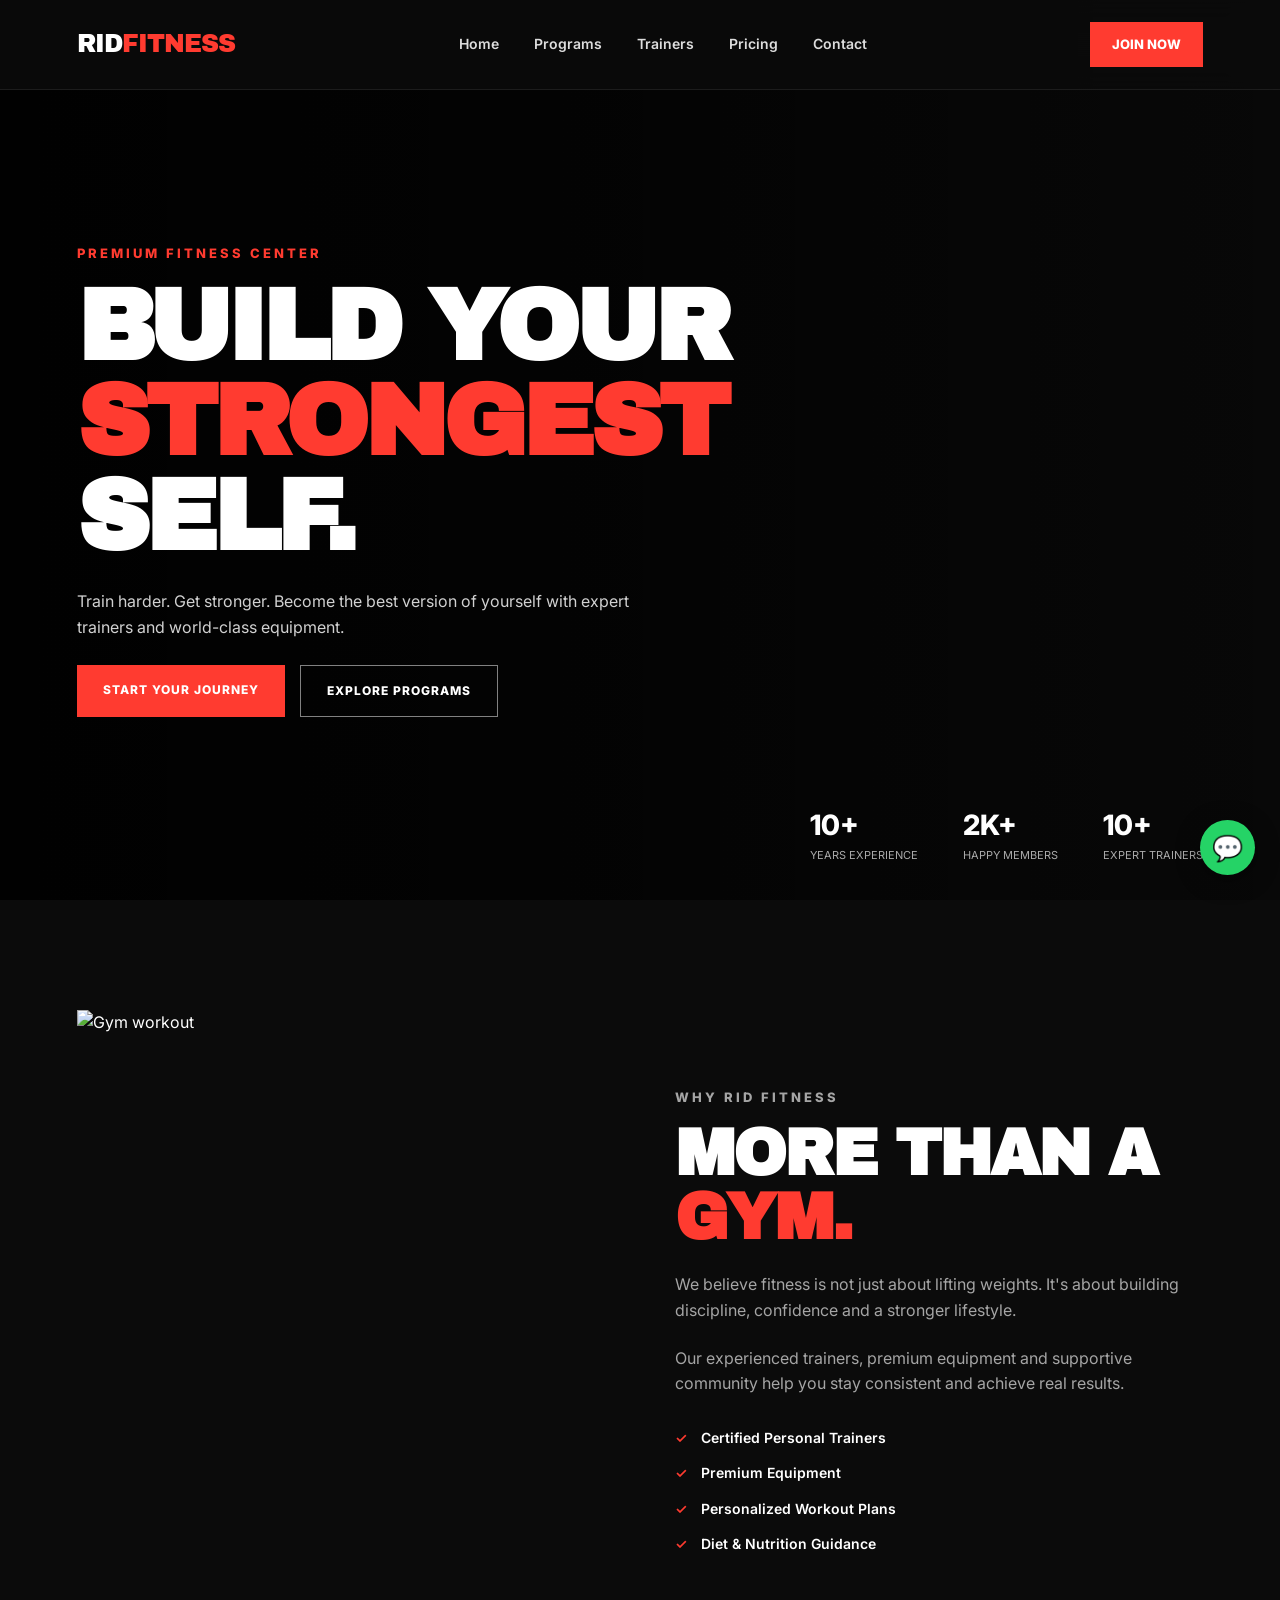
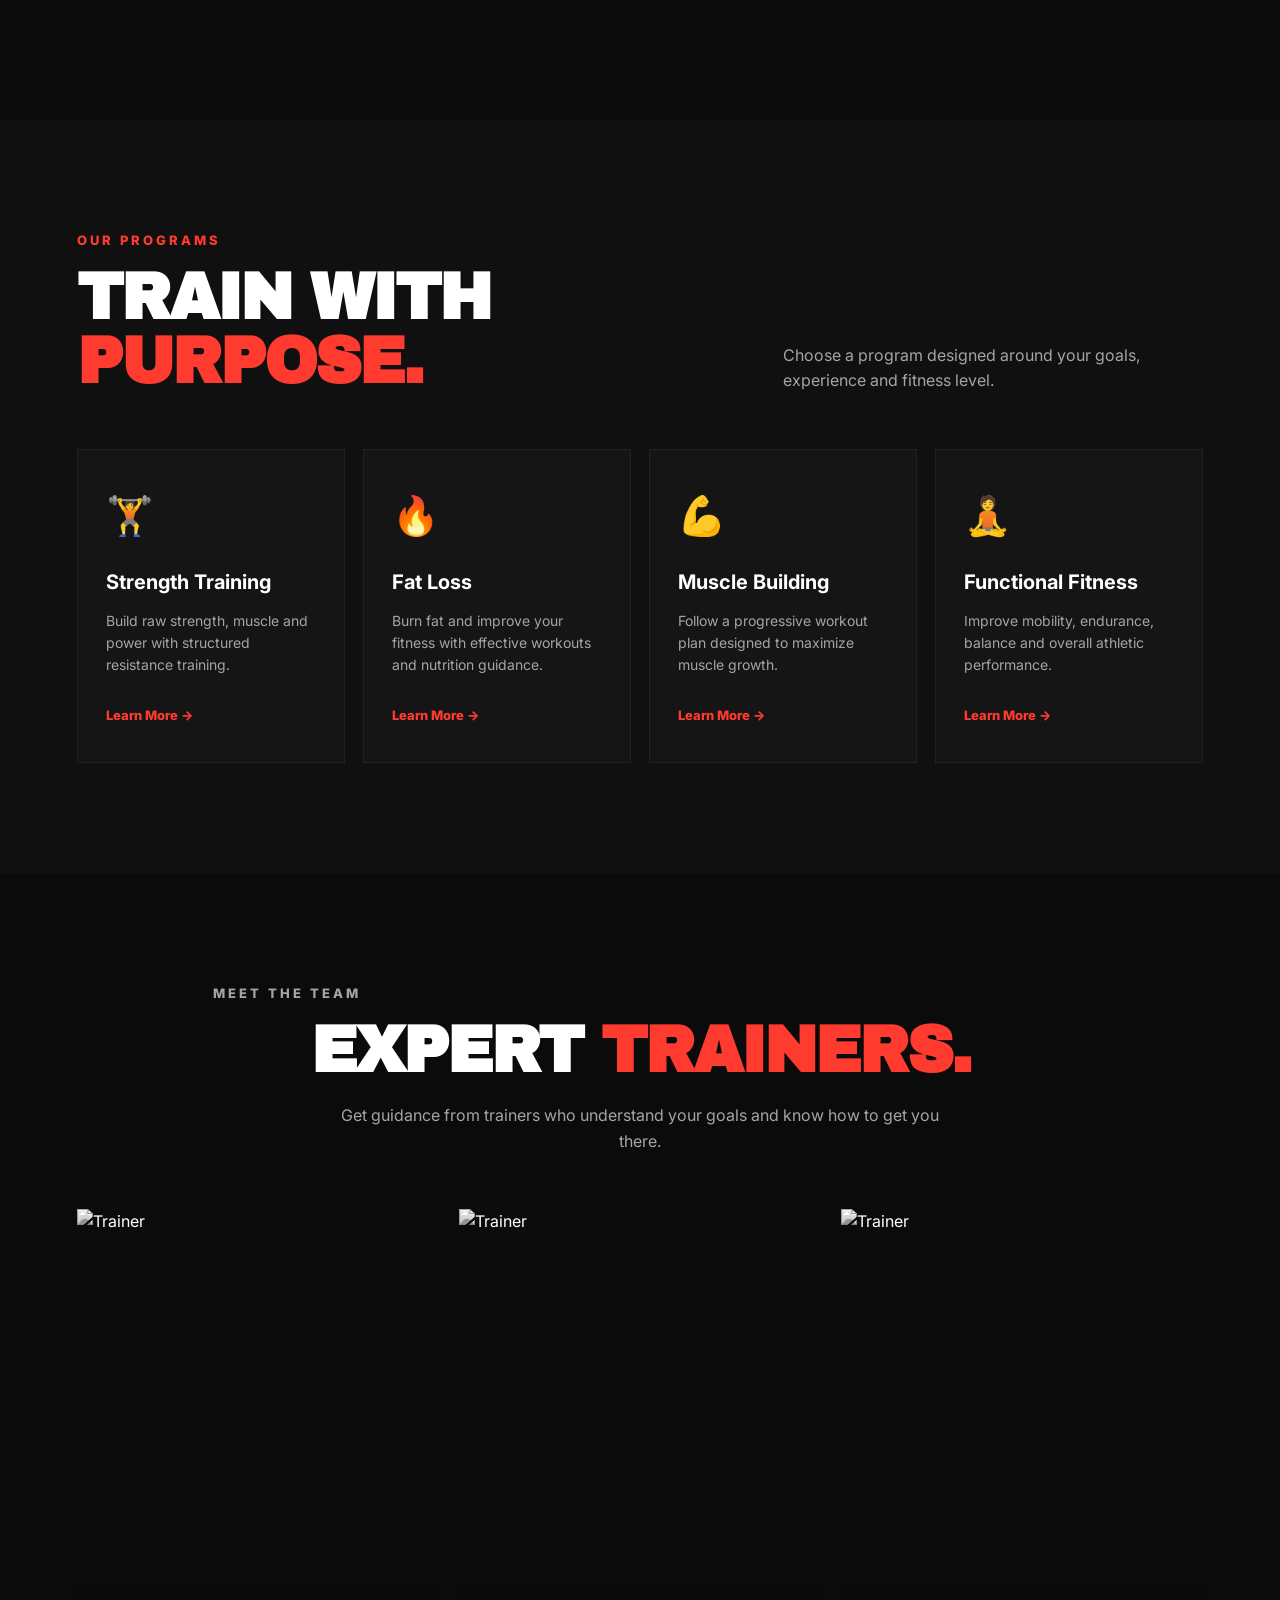
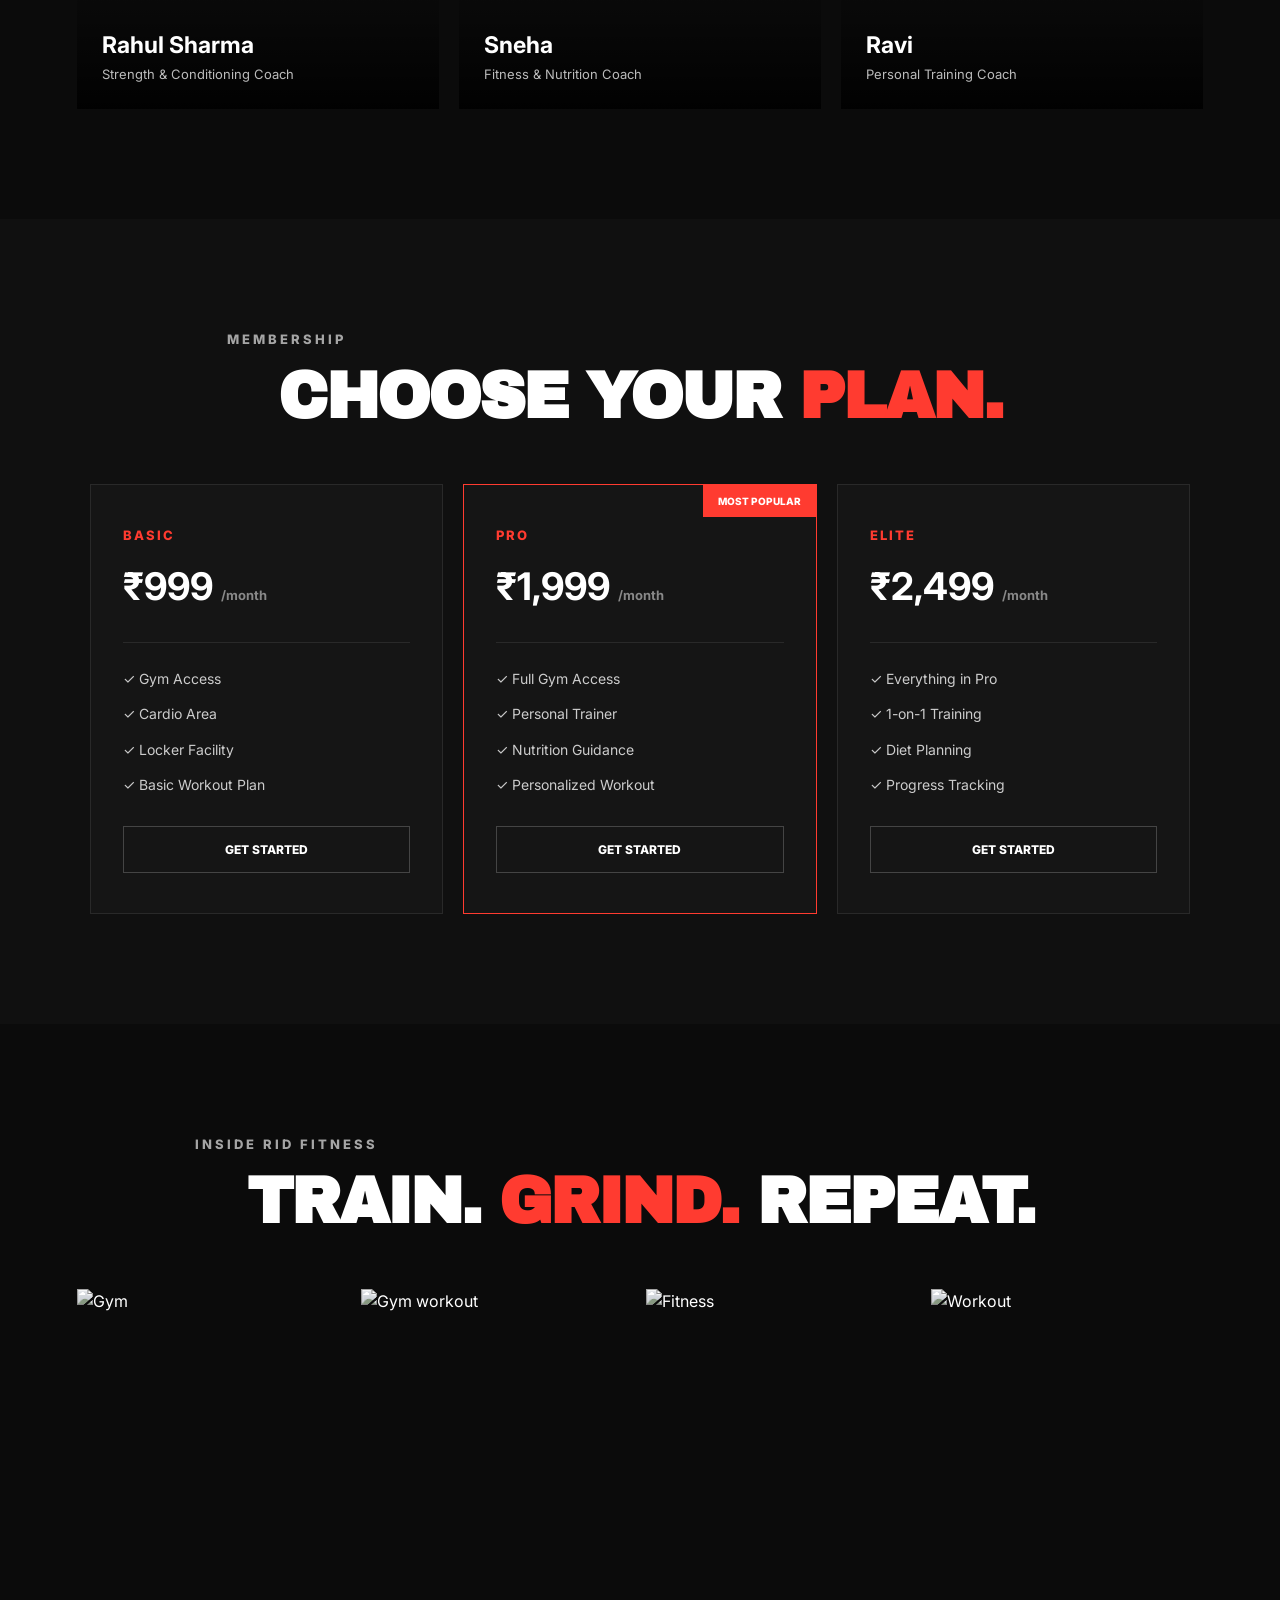
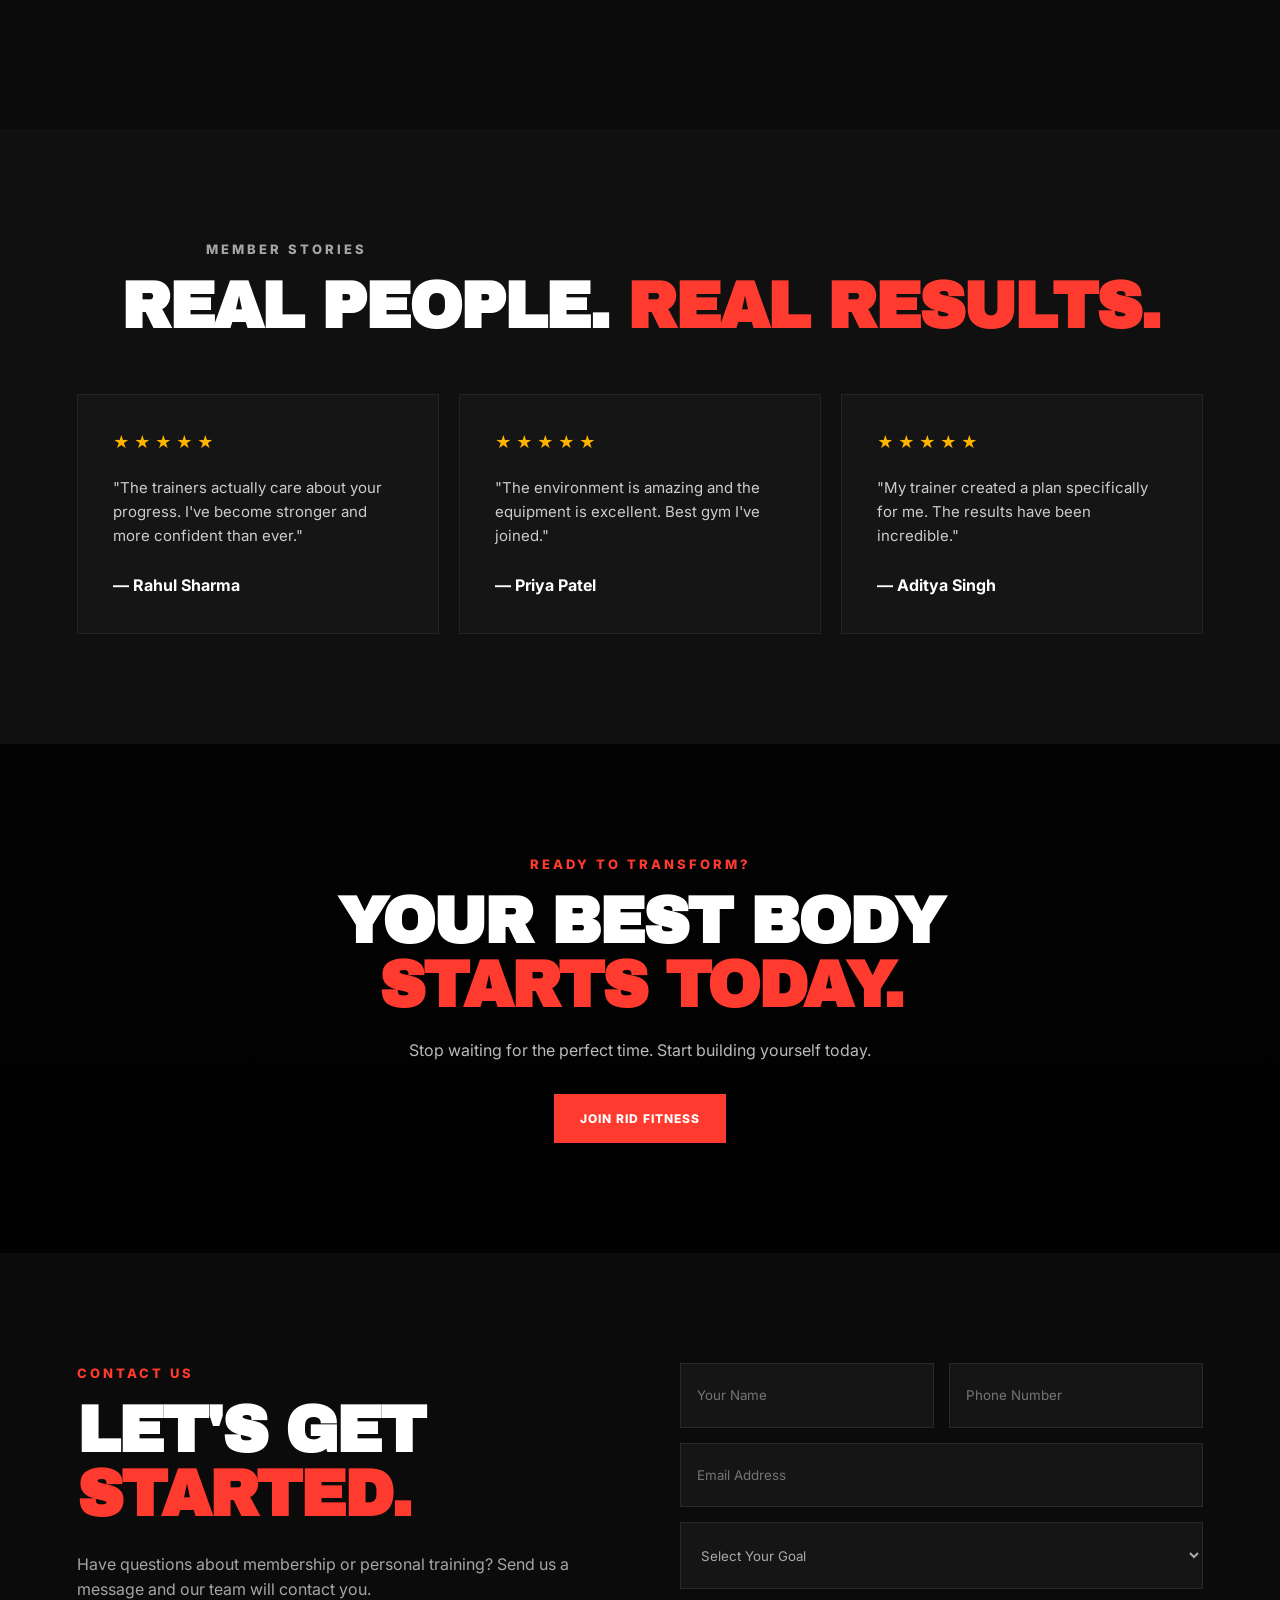
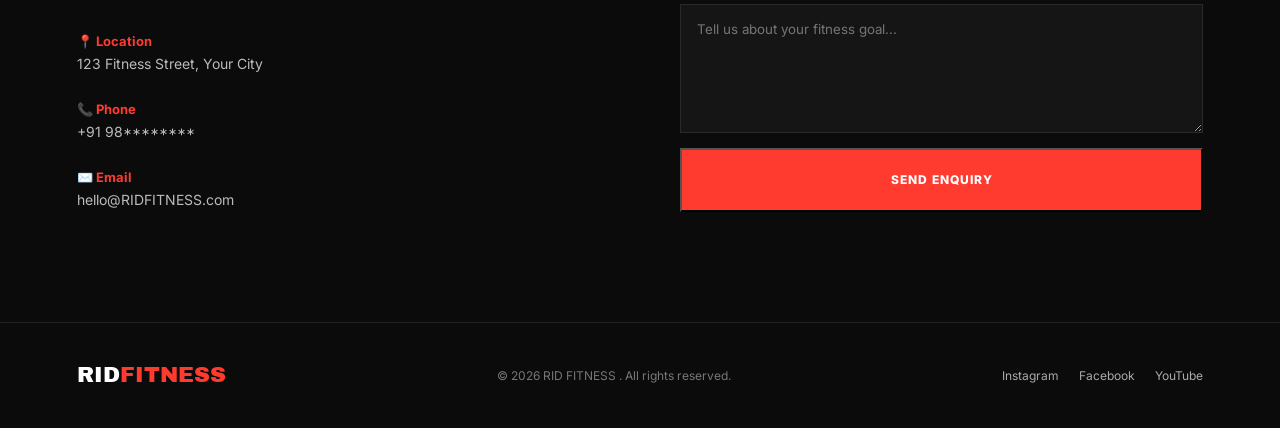
==== commit bc20a3f9: "update gym website" ====
--- a/Project 3 -Gym website/index.html
+++ b/Project 3 -Gym website/index.html
@@ -120,7 +120,7 @@
             <div class="about-content">
 
                 <p class="section-label">
-                    WHY IRONCORE
+                    WHY RID FITNESS
                 </p>
 
                 <h2>
@@ -450,7 +450,7 @@
                     </p>
 
                     <h3>
-                        ₹3,499
+                        ₹2,499
                         <small>/month</small>
                     </h3>
 
@@ -481,7 +481,7 @@
             <div class="section-heading center">
 
                 <p class="section-label">
-                    INSIDE IRONCORE
+                    INSIDE RID FITNESS
                 </p>
 
                 <h2>
@@ -609,7 +609,7 @@
                 </p>
 
                 <a href="#contact" class="primary-btn">
-                    JOIN IRONCORE
+                    JOIN RID FITNESS
                 </a>
 
             </div>
@@ -748,7 +748,7 @@
     <!-- WHATSAPP -->
 
     <a
-        href="https://wa.me/919876543210"
+        href="https://wa.me/9179********"
         class="whatsapp"
         target="_blank">
         💬
